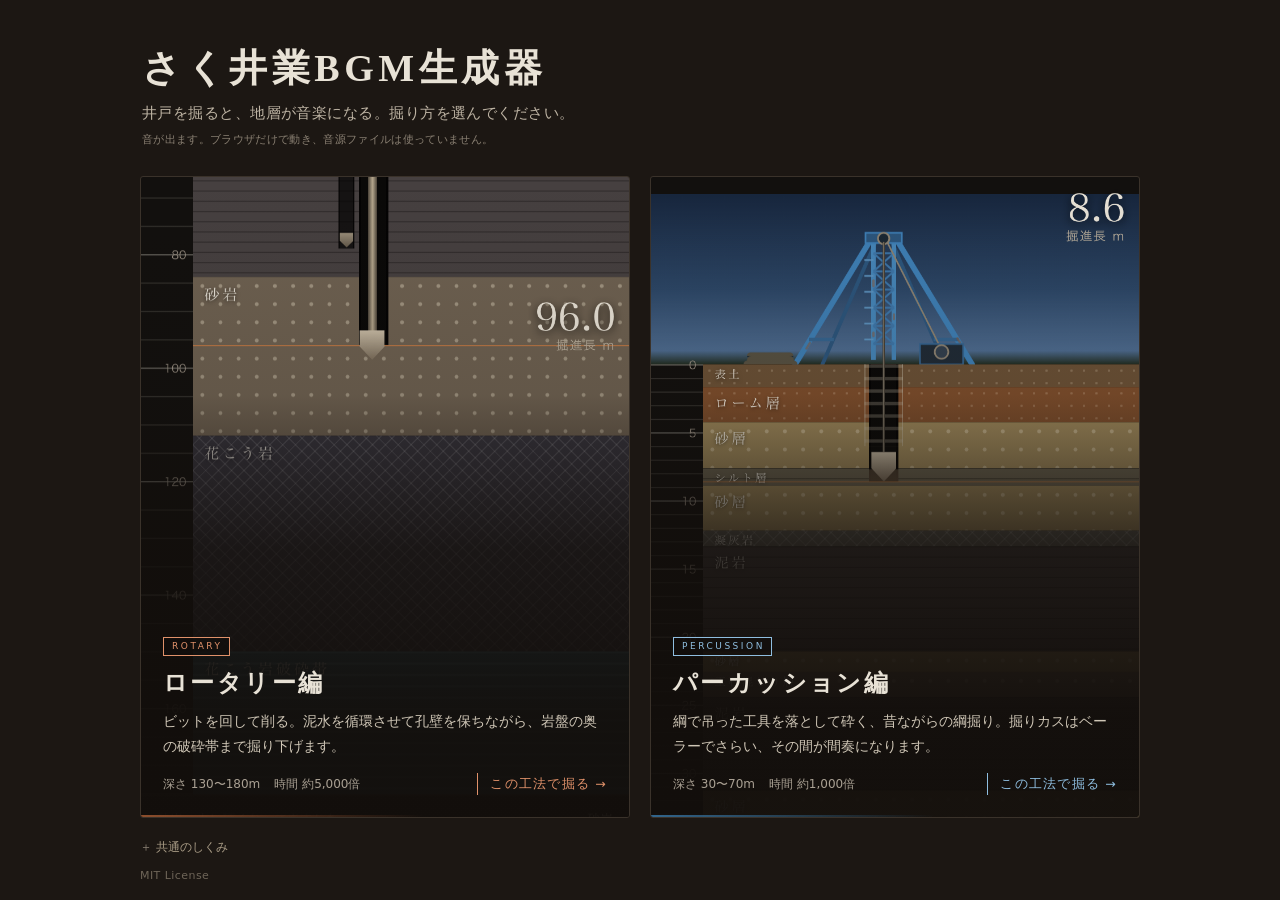
==== index.html @ 7c6ac47a "アートワークを地質図鑑風に磨く" ====
<!doctype html>
<html lang="ja">
<head>
<meta charset="utf-8">
<meta name="viewport" content="width=device-width, initial-scale=1, viewport-fit=cover">
<title>さく井業BGM生成器</title>
<meta name="description" content="井戸を掘ると、地層が音楽になる。ロータリー式とパーカッション式、2つの掘り方でブラウザ上に井戸を掘るBGM生成器。">
<meta name="theme-color" content="#1C1713">
<link rel="manifest" href="manifest.webmanifest">
<link rel="apple-touch-icon" href="icons/top-180.png">
<meta name="mobile-web-app-capable" content="yes">
<meta name="apple-mobile-web-app-capable" content="yes">
<meta name="apple-mobile-web-app-status-bar-style" content="black">
<meta name="apple-mobile-web-app-title" content="さく井業BGM">
<link rel="icon" href="data:image/svg+xml,%3Csvg xmlns='http://www.w3.org/2000/svg' viewBox='0 0 32 32'%3E%3Crect width='32' height='32' fill='%231C1713'/%3E%3Crect x='14' y='3' width='4' height='16' fill='%23B6A88E'/%3E%3Cpath d='M11 17h10v6l-5 6-5-6z' fill='%23C9BCA6'/%3E%3C/svg%3E">

<meta property="og:type" content="website">
<meta property="og:site_name" content="さく井業BGM生成器">
<meta property="og:locale" content="ja_JP">
<meta property="og:title" content="さく井業BGM生成器">
<meta property="og:description" content="井戸を掘ると、地層が音楽になる。回転で削るか、綱で落として砕くか。">
<meta property="og:url" content="https://ka428387.github.io/sakusei-bgm/">
<meta property="og:image" content="https://ka428387.github.io/sakusei-bgm/og.png">
<meta property="og:image:width" content="1200">
<meta property="og:image:height" content="630">
<meta property="og:image:alt" content="ロータリー式とパーカッション式、2つの掘削画面を並べたカード。">
<meta name="twitter:card" content="summary_large_image">
<meta name="twitter:title" content="さく井業BGM生成器">
<meta name="twitter:description" content="井戸を掘ると、地層が音楽になる。回転で削るか、綱で落として砕くか。">
<meta name="twitter:image" content="https://ka428387.github.io/sakusei-bgm/og.png">

<style>
  :root{
    --ink:#1C1713; --paper:#E8E2D6; --line:#3A322A;
    --rust:#9C4A22; --steel:#3E7FB5; --spring:#69C6DE; --dim:#8A8073;
  }
  *{box-sizing:border-box;margin:0;padding:0}
  body{
    background:var(--ink);color:var(--paper);
    font-family:"Hiragino Sans","Yu Gothic",system-ui,sans-serif;
    -webkit-font-smoothing:antialiased;
    line-height:1.7;
    min-height:100vh;min-height:100dvh;          /* 既定の表示はスクロールなしで収める */
    display:flex;flex-direction:column;
    padding:0 16px calc(14px + env(safe-area-inset-bottom));
  }
  .wrap{width:100%;max-width:1000px;margin:0 auto;flex:1;display:flex;flex-direction:column;min-height:0}

  header{flex:none;padding:20px 2px 14px}
  h1{
    font-family:"Hiragino Mincho ProN","Yu Mincho",serif;
    font-size:clamp(22px,5.8vw,38px);font-weight:600;letter-spacing:.12em;line-height:1.3;
  }
  header p{margin-top:8px;color:#BDB3A3;font-size:clamp(12.5px,3.2vw,15px);letter-spacing:.03em}
  header .note{margin-top:4px;color:var(--dim);font-size:11px}

  /* ── 工法の選択：2枚で残りの高さを分け合う ── */
  .cards{flex:1;min-height:0;display:grid;grid-template-rows:1fr 1fr;gap:12px;padding-bottom:12px}
  .card{
    position:relative;min-height:0;overflow:hidden;
    display:flex;flex-direction:column;justify-content:flex-end;
    text-decoration:none;color:inherit;
    border:1px solid var(--line);border-radius:3px;
    background:#171310;
    background-size:cover;background-position:top center;background-repeat:no-repeat;
    transition:border-color .18s,transform .18s;
  }
  /* 切り出し位置：ロータリーは砂岩から破砕帯まで、パーカッションはやぐらのある地表 */
  .card.rot{background-image:url(screenshot-rotary.png);background-position:center 30%}
  .card.per{background-image:url(screenshot-percussion.png);background-position:top center}
  .card::before{                                  /* 上の絵は見せ、文字の背後だけ沈める */
    content:"";position:absolute;inset:0;
    background:linear-gradient(180deg,rgba(18,14,11,0) 0%,rgba(18,14,11,.20) 31%,rgba(18,14,11,.80) 55%,rgba(18,14,11,.97) 82%);
  }
  .card::after{content:"";position:absolute;left:0;right:0;bottom:0;height:2px;opacity:.82}
  .card.rot::after{background:linear-gradient(90deg,#A75C34,transparent 58%)}
  .card.per::after{background:linear-gradient(90deg,#3979A9,transparent 58%)}
  .card:hover,.card:focus-visible{border-color:#6B5D4E;transform:translateY(-2px)}
  .card:focus-visible{outline:2px solid var(--spring);outline-offset:3px}

  .card .body{position:relative;padding:14px 16px 15px}
  .kind{display:inline-flex;align-items:center;width:max-content;padding:2px 6px 2px 8px;margin-bottom:7px;
    border:1px solid currentColor;background:rgba(17,14,12,.62);font-size:9px;letter-spacing:.28em;line-height:1.45}
  .card.rot .kind{color:#E0916A}
  .card.per .kind{color:#8FBEE0}
  .card h2{
    font-family:"Hiragino Mincho ProN","Yu Mincho",serif;
    font-size:clamp(18px,4.8vw,24px);font-weight:600;letter-spacing:.1em;margin-bottom:6px;
  }
  .card p{font-size:clamp(11.5px,3vw,13.5px);color:#CFC6B6;line-height:1.7}
  .meta{
    display:flex;align-items:baseline;flex-wrap:wrap;gap:2px 14px;margin-top:9px;
    font-size:11px;color:#A9A093;font-variant-numeric:tabular-nums;
  }
  .meta .go{margin-left:auto;padding-left:12px;border-left:1px solid currentColor;
    font-size:12.5px;letter-spacing:.1em;white-space:nowrap}
  .card.rot .go{color:#E0916A}
  .card.per .go{color:#8FBEE0}

  /* ── 足もと。しくみは既定でたたんでおく ── */
  .foot{flex:none;font-size:11.5px;color:#8A8073}
  .foot a{color:#A99C86}
  .foot summary{cursor:pointer;color:#A99C86;list-style:none;display:inline-block;padding:2px 0}
  .foot summary::-webkit-details-marker{display:none}
  .foot summary::before{content:"＋ ";color:var(--dim)}
  .foot details[open] summary::before{content:"− "}
  .foot .about{padding:8px 0 2px;line-height:1.95;color:#A9A093;max-width:64ch}
  .foot .about b{color:#CFC6B6;font-weight:500}
  .foot .end{margin-top:8px;font-size:11px;color:#6E6558;letter-spacing:.04em}

  @media (min-width:720px){
    header{padding:44px 2px 26px}
    .cards{grid-template-columns:1fr 1fr;grid-template-rows:1fr;gap:20px;padding-bottom:18px}
    .card .body{padding:20px 22px 22px}
    .card p{line-height:1.85}
    .meta{margin-top:14px;font-size:12px}
    .card::before{background:linear-gradient(180deg,rgba(18,14,11,0) 0%,rgba(18,14,11,.12) 34%,rgba(18,14,11,.78) 58%,rgba(18,14,11,.97) 84%)}
  }
  @media (prefers-reduced-motion:reduce){
    .card{transition:none}
    .card:hover,.card:focus-visible{transform:none}
  }
</style>
</head>
<body>
<div class="wrap">

  <header>
    <h1>さく井業BGM生成器</h1>
    <p>井戸を掘ると、地層が音楽になる。掘り方を選んでください。</p>
    <p class="note">音が出ます。ブラウザだけで動き、音源ファイルは使っていません。</p>
  </header>

  <div class="cards">

    <a class="card rot" href="rotary/">
      <div class="body">
        <div class="kind">ROTARY</div>
        <h2>ロータリー編</h2>
        <p>ビットを回して削る。泥水を循環させて孔壁を保ちながら、岩盤の奥の破砕帯まで掘り下げます。</p>
        <div class="meta">
          <span>深さ 130〜180m</span>
          <span>時間 約5,000倍</span>
          <span class="go">この工法で掘る →</span>
        </div>
      </div>
    </a>

    <a class="card per" href="percussion/">
      <div class="body">
        <div class="kind">PERCUSSION</div>
        <h2>パーカッション編</h2>
        <p>綱で吊った工具を落として砕く、昔ながらの綱掘り。掘りカスはベーラーでさらい、その間が間奏になります。</p>
        <div class="meta">
          <span>深さ 30〜70m</span>
          <span>時間 約1,000倍</span>
          <span class="go">この工法で掘る →</span>
        </div>
      </div>
    </a>

  </div>

  <div class="foot">
    <details>
      <summary>共通のしくみ</summary>
      <div class="about">
        音は Web Audio API でその場で合成しています。地層ごとに音階・ルート音・音色を持たせてあるので、
        掘り進んで層が変われば曲が変わります。水脈の深さは掘るまで分かりません。水が出たら、そこで井戸は完成です。<br>
        深く掘るほど事故が増えます。孔壁が崩れれば、埋まった分を掘り直し。ビットが地層に喰われたら、
        掘進は止まり、気づくまで唸りが鳴り続けます。<b>ジャーリングのボタンで</b>抜いてください。時間制限はありませんが、
        叩くほどワイヤーに無理がかかり、切れればビットごと孔を失います。そのときは孔もビットも地中に置いたまま
        埋め戻し、横に寄って一からの掘り直しです。捨てた孔と残置ビットは地層図にそのまま残ります。<br>
        手元のつまみは、ロータリー編が回転数・送水量・泥水ポンプ、パーカッション編が打撃数・ストローク・ベーラー。<br>
        ソースは <a href="https://github.com/ka428387/sakusei-bgm">GitHub</a> にあります。
      </div>
    </details>
    <div class="end">MIT License</div>
  </div>

</div>
<script>
/* オフラインとホーム画面起動のための Service Worker */
if ('serviceWorker' in navigator) {
  addEventListener('load', () => navigator.serviceWorker.register('sw.js').catch(() => {}));
}
</script>
</body>
</html>
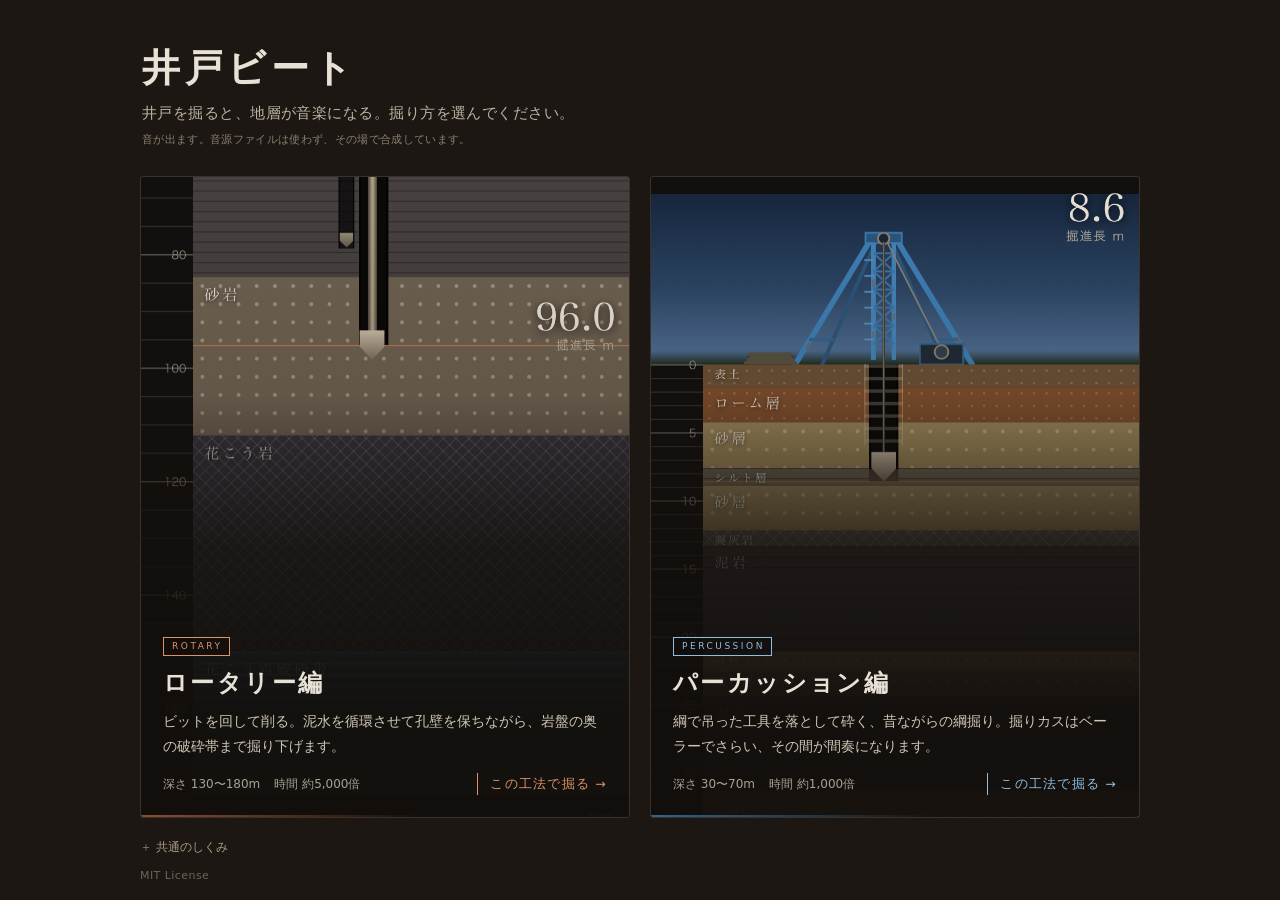
==== commit 5d360c1b: "名前を「井戸ビート」に変えた - 旧名「さく井業BGM生成器」を、トップ・各ページ・PWAの設定・READMEのすべてで「井戸ビート」に - トップの一文から「ブラウザだけで動き」をやめた（アプリにな" ====
--- a/index.html
+++ b/index.html
@@ -3,7 +3,7 @@
 <head>
 <meta charset="utf-8">
 <meta name="viewport" content="width=device-width, initial-scale=1, viewport-fit=cover">
-<title>さく井業BGM生成器</title>
+<title>井戸ビート</title>
 <meta name="description" content="井戸を掘ると、地層が音楽になる。ロータリー式とパーカッション式、2つの掘り方でブラウザ上に井戸を掘るBGM生成器。">
 <meta name="theme-color" content="#1C1713">
 <link rel="manifest" href="manifest.webmanifest">
@@ -11,13 +11,13 @@
 <meta name="mobile-web-app-capable" content="yes">
 <meta name="apple-mobile-web-app-capable" content="yes">
 <meta name="apple-mobile-web-app-status-bar-style" content="black">
-<meta name="apple-mobile-web-app-title" content="さく井業BGM">
+<meta name="apple-mobile-web-app-title" content="井戸ビート">
 <link rel="icon" href="data:image/svg+xml,%3Csvg xmlns='http://www.w3.org/2000/svg' viewBox='0 0 32 32'%3E%3Crect width='32' height='32' fill='%231C1713'/%3E%3Crect x='14' y='3' width='4' height='16' fill='%23B6A88E'/%3E%3Cpath d='M11 17h10v6l-5 6-5-6z' fill='%23C9BCA6'/%3E%3C/svg%3E">
 
 <meta property="og:type" content="website">
-<meta property="og:site_name" content="さく井業BGM生成器">
+<meta property="og:site_name" content="井戸ビート">
 <meta property="og:locale" content="ja_JP">
-<meta property="og:title" content="さく井業BGM生成器">
+<meta property="og:title" content="井戸ビート">
 <meta property="og:description" content="井戸を掘ると、地層が音楽になる。回転で削るか、綱で落として砕くか。">
 <meta property="og:url" content="https://ka428387.github.io/sakusei-bgm/">
 <meta property="og:image" content="https://ka428387.github.io/sakusei-bgm/og.png">
@@ -25,7 +25,7 @@
 <meta property="og:image:height" content="630">
 <meta property="og:image:alt" content="ロータリー式とパーカッション式、2つの掘削画面を並べたカード。">
 <meta name="twitter:card" content="summary_large_image">
-<meta name="twitter:title" content="さく井業BGM生成器">
+<meta name="twitter:title" content="井戸ビート">
 <meta name="twitter:description" content="井戸を掘ると、地層が音楽になる。回転で削るか、綱で落として砕くか。">
 <meta name="twitter:image" content="https://ka428387.github.io/sakusei-bgm/og.png">
 
@@ -126,9 +126,9 @@
 <div class="wrap">
 
   <header>
-    <h1>さく井業BGM生成器</h1>
+    <h1>井戸ビート</h1>
     <p>井戸を掘ると、地層が音楽になる。掘り方を選んでください。</p>
-    <p class="note">音が出ます。ブラウザだけで動き、音源ファイルは使っていません。</p>
+    <p class="note">音が出ます。音源ファイルは使わず、その場で合成しています。</p>
   </header>
 
   <div class="cards">
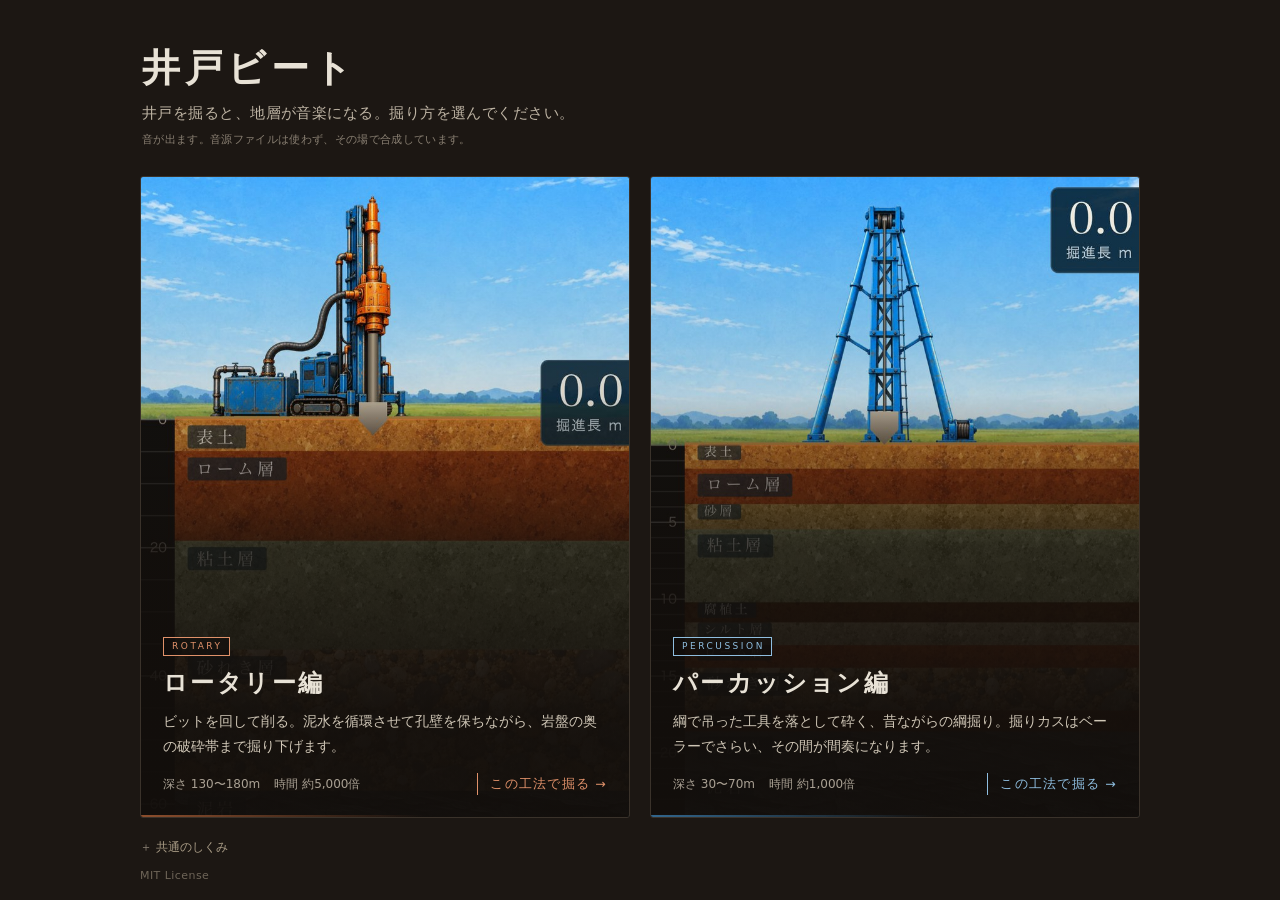
==== commit 6c98a1b3: "朝のアートワークを組み込んだ（空・櫓・ロータリー機・地層の質感） Codex の朝版アートワーク v1（codex/morning-artwork の 5ce53ee）の見た目だけを取り込んだ。 掘進" ====
--- a/index.html
+++ b/index.html
@@ -65,9 +65,9 @@
     background-size:cover;background-position:top center;background-repeat:no-repeat;
     transition:border-color .18s,transform .18s;
   }
-  /* 切り出し位置：ロータリーは砂岩から破砕帯まで、パーカッションはやぐらのある地表 */
-  .card.rot{background-image:url(screenshot-rotary.png);background-position:center 30%}
-  .card.per{background-image:url(screenshot-percussion.png);background-position:top center}
+  /* 切り出し位置：どちらも、朝の空と機械のある地表（画像の上のほう） */
+  .card.rot{background-image:url(screenshot-rotary.jpg);background-position:center top}
+  .card.per{background-image:url(screenshot-percussion.jpg);background-position:top center}
   .card::before{                                  /* 上の絵は見せ、文字の背後だけ沈める */
     content:"";position:absolute;inset:0;
     background:linear-gradient(180deg,rgba(18,14,11,0) 0%,rgba(18,14,11,.20) 31%,rgba(18,14,11,.80) 55%,rgba(18,14,11,.97) 82%);
@@ -106,7 +106,34 @@
   .foot details[open] summary::before{content:"− "}
   .foot .about{padding:8px 0 2px;line-height:1.95;color:#A9A093;max-width:64ch}
   .foot .about b{color:#CFC6B6;font-weight:500}
-  .foot .end{margin-top:8px;font-size:11px;color:#6E6558;letter-spacing:.04em}
+  .foot .end{display:flex;align-items:center;justify-content:space-between;gap:12px;margin-top:8px;
+    font-size:11px;color:#6E6558;letter-spacing:.04em}
+  [hidden]{display:none!important}                     /* 指定した表示方法（flex など）に負けて、隠したものが見えてしまわないように */
+  .tipbtn{margin-left:auto;font:inherit;font-size:12.5px;letter-spacing:.12em;padding:7px 12px;cursor:pointer;
+    color:#E0916A;background:transparent;border:1px solid #7A4A2A;border-radius:2px}
+  .tipbtn:hover{border-color:#B06A3E}
+  .tipbtn:focus-visible,.sheet .btn:focus-visible{outline:2px solid var(--spring);outline-offset:2px}
+
+  /* ── 応援（投げ銭）の画面。iPhoneアプリの中だけで開く ── */
+  .modal{position:fixed;inset:0;z-index:30;display:none;align-items:center;justify-content:center;
+    padding:20px;background:rgba(10,8,6,.78)}
+  .modal.on{display:flex}
+  .sheet{width:100%;max-width:420px;max-height:calc(100dvh - 40px);overflow:auto;
+    background:#171310;border:1px solid #4A4238;border-radius:3px;padding:22px 20px 18px}
+  .sheet h3{font-family:"Hiragino Mincho ProN","Yu Mincho",serif;font-size:19px;font-weight:600;
+    letter-spacing:.1em;margin-bottom:12px}
+  .sheet p{font-size:13.5px;line-height:1.9;color:#CFC6B6}
+  .sheet small{display:block;margin-top:6px;font-size:11.5px;line-height:1.8;color:#A2988A}
+  .sheet .acts{display:flex;flex-direction:column;gap:8px;margin-top:14px}
+  .sheet .btn{font:inherit;font-size:14px;letter-spacing:.12em;padding:12px 8px;cursor:pointer;
+    color:var(--paper);background:transparent;border:1px solid #5C5145;border-radius:2px}
+  .sheet .btn:disabled{opacity:.4;cursor:default}
+  .sheet.letter p{font-family:"Hiragino Mincho ProN","Yu Mincho",serif;font-size:14.5px;line-height:2.05}
+  .sheet.letter .sign{margin-top:10px;text-align:right;letter-spacing:.12em}
+  .toast{position:fixed;left:50%;bottom:calc(24px + env(safe-area-inset-bottom));transform:translateX(-50%);
+    z-index:40;width:max-content;max-width:calc(100% - 40px);padding:10px 16px;font-size:13px;color:var(--paper);
+    background:#2A241E;border:1px solid #5C5145;border-radius:3px;opacity:0;pointer-events:none;transition:opacity .25s}
+  .toast.on{opacity:1}
 
   @media (min-width:720px){
     header{padding:44px 2px 26px}
@@ -175,15 +202,88 @@
         ソースは <a href="https://github.com/ka428387/sakusei-bgm">GitHub</a> にあります。
       </div>
     </details>
-    <div class="end">MIT License</div>
+    <div class="end"><span class="lic">MIT License</span><button class="tipbtn" id="tipBtn" type="button" hidden>♡ 応援する</button></div>
   </div>
 
 </div>
+
+<div class="modal" id="tipM" role="dialog" aria-modal="true" aria-labelledby="tipT"><div class="sheet">
+  <h3 id="tipT">井戸ビートを応援する</h3>
+  <p id="tipP"></p>
+  <div class="acts" id="tipActs"></div>
+  <div class="acts" id="thanksActs" hidden><button class="btn" id="tipLetter" type="button">ビットからの手紙を読む</button></div>
+  <div class="acts"><button class="btn" id="tipClose" type="button">閉じる</button></div>
+</div></div>
+<div class="modal" id="letterM" role="dialog" aria-modal="true" aria-labelledby="letterT"><div class="sheet letter">
+  <h3 id="letterT">応援してくれたあなたへ</h3>
+  <p>今日も、掘ってくれてありがとう。<br>
+    地面の下は、暗くて、しんとしています。でも、あなたが打ってくれるビートは、ちゃんとここまで届いています。<br><br>
+    粘土のあたりは、少し息苦しかった。砂れきは、足もとがざらざらして、くすぐったかった。岩に当たったときは、正直、痛かった。それでも、掘ってもらえるのが、いちばんうれしいです。<br><br>
+    お礼に、やぐらに祝いの旗を掛けておきました。井戸を掘るたびに、ひらひらしています。<br><br>
+    また、いっしょに掘りましょう。</p>
+  <p class="sign">ビットより</p>
+  <div class="acts"><button class="btn" id="letterClose" type="button">閉じる</button></div>
+</div></div>
+<div class="toast" id="toast" role="status" aria-live="polite"></div>
+
 <script>
 /* オフラインとホーム画面起動のための Service Worker */
 if ('serviceWorker' in navigator) {
   addEventListener('load', () => navigator.serviceWorker.register('sw.js').catch(() => {}));
 }
 </script>
+<script>
+/* 応援（投げ銭）。iPhoneアプリの中だけ（App 内課金は app/ios/App/App/IdoBeatStore.swift、消耗型3つ）。
+   応援しても遊べる範囲は変わらない。お礼は、やぐらの祝い旗（見た目だけ）とビットからの手紙。Web版ではボタンを出さない。
+   応援した回数は iPhone の記録（アプリ側）から読む。Web 側では何も保存しない。 */
+const TIP_IDS = ['com.ka428387.idobeat.tip1', 'com.ka428387.idobeat.tip2', 'com.ka428387.idobeat.tip3'];
+const TIP_NAMES = ['ちょっと応援', '応援', 'たっぷり応援'];
+{
+  const cap = window.Capacitor;
+  if (cap && cap.nativePromise && (cap.PluginHeaders || []).some(h => h.name === 'IdoBeatStore')) {
+    const $ = id => document.getElementById(id), store = (m, o) => cap.nativePromise('IdoBeatStore', m, o || {});
+    const M = $('tipM'), L = $('letterM'), P = $('tipP'), A = $('tipActs');
+    let busy = false, toastTimer = 0;
+    const toast = m => { const el = $('toast'); el.textContent = m; el.classList.add('on');
+      clearTimeout(toastTimer); toastTimer = setTimeout(() => el.classList.remove('on'), 2600); };
+    // 説明と、これまでの回数。回数はアプリ側の記録
+    const lead = async () => {
+      let n = 0; try { n = (await store('status')).tips || 0; } catch (e) {}
+      $('thanksActs').hidden = !(n > 0);
+      P.innerHTML = '井戸ビートは無料で、すべて遊べます。<br>気に入ってもらえたら、応援してもらえるとうれしいです。'
+        + '<small>お礼に、やぐらに祝いの旗がかかり、ビットから手紙が届きます（どの金額でも同じ）。遊べる範囲は変わりません。</small>'
+        + (n ? '<small>これまでに ' + n + ' 回応援してもらいました。ありがとうございます。</small>' : '');
+      return n;
+    };
+    const buy = async id => {
+      if (busy) return; busy = true; A.querySelectorAll('button').forEach(x => x.disabled = true);
+      try {
+        const r = await store('purchase', { id });
+        if (r.status === 'success') {
+          toast('応援ありがとうございます！');
+          const n = await lead();
+          if (n === 1) { M.classList.remove('on'); L.classList.add('on'); }   // 初めての応援のときだけ、手紙を開く
+        } else if (r.status === 'pending') toast('承認を待っています。承認されたら応援が届きます');
+      } catch (e) { toast('応援できませんでした'); console.error(e); }
+      finally { busy = false; A.querySelectorAll('button').forEach(x => x.disabled = false); }
+    };
+    $('tipBtn').hidden = false;
+    $('tipBtn').onclick = async () => {
+      M.classList.add('on'); lead(); A.innerHTML = '<p>読み込んでいます…</p>';
+      let list = []; try { list = (await store('products', { ids: TIP_IDS })).products || []; } catch (e) { console.error(e); }
+      list.sort((a, b) => TIP_IDS.indexOf(a.id) - TIP_IDS.indexOf(b.id));
+      A.innerHTML = list.length ? '' : '<p>いまは App Store につながりません。時間をおいてもう一度どうぞ。</p>';
+      for (const p of list) {
+        const b = document.createElement('button'); b.className = 'btn'; b.type = 'button';
+        b.textContent = TIP_NAMES[TIP_IDS.indexOf(p.id)] + '　' + p.price; b.onclick = () => buy(p.id); A.appendChild(b);
+      }
+    };
+    $('tipClose').onclick = () => M.classList.remove('on');
+    $('tipLetter').onclick = () => L.classList.add('on');
+    $('letterClose').onclick = () => L.classList.remove('on');
+    addEventListener('keydown', e => { if (e.key === 'Escape') { L.classList.remove('on'); M.classList.remove('on'); } });
+  }
+}
+</script>
 </body>
 </html>
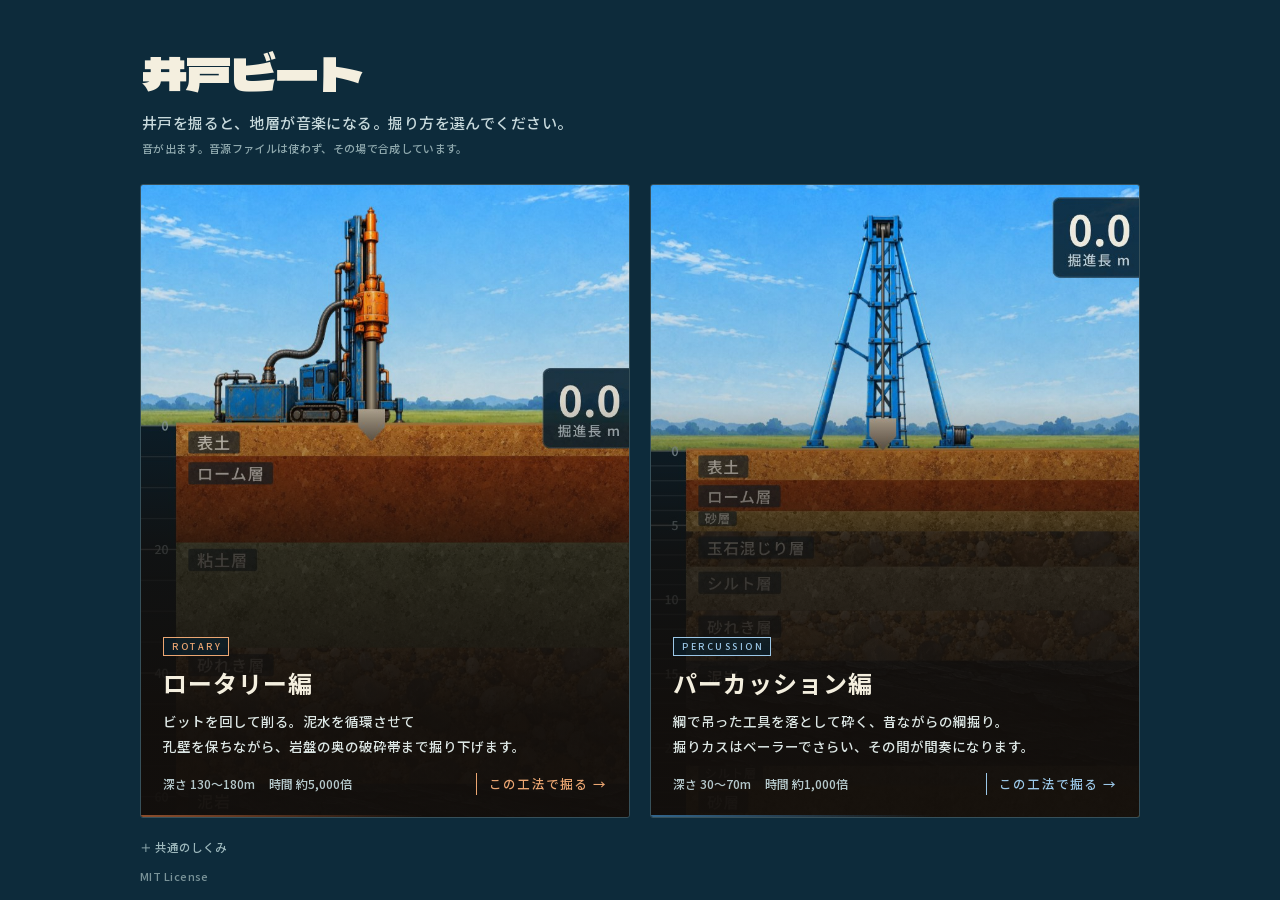
==== commit d7bc1d2c: "濃紺の配色と書体A案（Dela Gothic One / Noto Sans JP）を両工法とトップに反映 - 配色を濃紺（#0D2B3B）・生成り・銅色に。下半分の操作パネルも濃紺に - 書体を同梱" ====
--- a/index.html
+++ b/index.html
@@ -5,7 +5,7 @@
 <meta name="viewport" content="width=device-width, initial-scale=1, viewport-fit=cover">
 <title>井戸ビート</title>
 <meta name="description" content="井戸を掘ると、地層が音楽になる。ロータリー式とパーカッション式、2つの掘り方でブラウザ上に井戸を掘るBGM生成器。">
-<meta name="theme-color" content="#1C1713">
+<meta name="theme-color" content="#0D2B3B">
 <link rel="manifest" href="manifest.webmanifest">
 <link rel="apple-touch-icon" href="icons/top-180.png">
 <meta name="mobile-web-app-capable" content="yes">
@@ -29,15 +29,16 @@
 <meta name="twitter:description" content="井戸を掘ると、地層が音楽になる。回転で削るか、綱で落として砕くか。">
 <meta name="twitter:image" content="https://ka428387.github.io/sakusei-bgm/og.png">
 
+<link rel="stylesheet" href="art/fonts/fonts.css">
 <style>
   :root{
-    --ink:#1C1713; --paper:#E8E2D6; --line:#3A322A;
-    --rust:#9C4A22; --steel:#3E7FB5; --spring:#69C6DE; --dim:#8A8073;
+    --ink:#0D2B3B; --paper:#F4EFDF; --line:#36505A;
+    --rust:#C47D47; --steel:#3E7FB5; --spring:#69C6DE; --dim:#8FA9AE;
   }
   *{box-sizing:border-box;margin:0;padding:0}
   body{
     background:var(--ink);color:var(--paper);
-    font-family:"Hiragino Sans","Yu Gothic",system-ui,sans-serif;
+    font-family:"Noto Sans JP","Hiragino Sans","Yu Gothic",system-ui,sans-serif;font-weight:500;
     -webkit-font-smoothing:antialiased;
     line-height:1.7;
     min-height:100vh;min-height:100dvh;          /* 既定の表示はスクロールなしで収める */
@@ -48,10 +49,10 @@
 
   header{flex:none;padding:20px 2px 14px}
   h1{
-    font-family:"Hiragino Mincho ProN","Yu Mincho",serif;
-    font-size:clamp(22px,5.8vw,38px);font-weight:600;letter-spacing:.12em;line-height:1.3;
-  }
-  header p{margin-top:8px;color:#BDB3A3;font-size:clamp(12.5px,3.2vw,15px);letter-spacing:.03em}
+    font-family:"Dela Gothic One","Noto Sans JP","Hiragino Sans",sans-serif;
+    font-size:clamp(28px,8vw,46px);font-weight:400;font-synthesis:none;letter-spacing:-.045em;line-height:1.25;
+  }
+  header p{text-wrap:balance;margin-top:8px;color:#C6D8DB;font-size:clamp(12.5px,3.2vw,15px);letter-spacing:.03em}
   header .note{margin-top:4px;color:var(--dim);font-size:11px}
 
   /* ── 工法の選択：2枚で残りの高さを分け合う ── */
@@ -61,7 +62,7 @@
     display:flex;flex-direction:column;justify-content:flex-end;
     text-decoration:none;color:inherit;
     border:1px solid var(--line);border-radius:3px;
-    background:#171310;
+    background:#0F2E40;
     background-size:cover;background-position:top center;background-repeat:no-repeat;
     transition:border-color .18s,transform .18s;
   }
@@ -70,69 +71,68 @@
   .card.per{background-image:url(screenshot-percussion.jpg);background-position:top center}
   .card::before{                                  /* 上の絵は見せ、文字の背後だけ沈める */
     content:"";position:absolute;inset:0;
-    background:linear-gradient(180deg,rgba(18,14,11,0) 0%,rgba(18,14,11,.20) 31%,rgba(18,14,11,.80) 55%,rgba(18,14,11,.97) 82%);
+    background:linear-gradient(180deg,rgba(9,32,46,0) 0%,rgba(9,32,46,.20) 31%,rgba(9,32,46,.82) 55%,rgba(9,32,46,.97) 82%);
   }
   .card::after{content:"";position:absolute;left:0;right:0;bottom:0;height:2px;opacity:.82}
   .card.rot::after{background:linear-gradient(90deg,#A75C34,transparent 58%)}
   .card.per::after{background:linear-gradient(90deg,#3979A9,transparent 58%)}
-  .card:hover,.card:focus-visible{border-color:#6B5D4E;transform:translateY(-2px)}
+  .card:hover,.card:focus-visible{border-color:#64808A;transform:translateY(-2px)}
   .card:focus-visible{outline:2px solid var(--spring);outline-offset:3px}
 
   .card .body{position:relative;padding:14px 16px 15px}
   .kind{display:inline-flex;align-items:center;width:max-content;padding:2px 6px 2px 8px;margin-bottom:7px;
-    border:1px solid currentColor;background:rgba(17,14,12,.62);font-size:9px;letter-spacing:.28em;line-height:1.45}
-  .card.rot .kind{color:#E0916A}
-  .card.per .kind{color:#8FBEE0}
+    border:1px solid currentColor;background:rgba(9,32,46,.66);font-size:9px;letter-spacing:.28em;line-height:1.45}
+  .card.rot .kind{color:#EBA672}
+  .card.per .kind{color:#9CC8E8}
   .card h2{
-    font-family:"Hiragino Mincho ProN","Yu Mincho",serif;
-    font-size:clamp(18px,4.8vw,24px);font-weight:600;letter-spacing:.1em;margin-bottom:6px;
-  }
-  .card p{font-size:clamp(11.5px,3vw,13.5px);color:#CFC6B6;line-height:1.7}
+    font-size:clamp(18px,4.8vw,24px);font-weight:700;letter-spacing:.04em;margin-bottom:6px;
+  }
+  .k{display:inline-block}
+  .card p{text-wrap:balance;font-size:clamp(11.5px,3vw,13.5px);color:#DCE6E4;line-height:1.7}
   .meta{
     display:flex;align-items:baseline;flex-wrap:wrap;gap:2px 14px;margin-top:9px;
-    font-size:11px;color:#A9A093;font-variant-numeric:tabular-nums;
+    font-size:11px;color:#B5C8CB;font-variant-numeric:tabular-nums;
   }
   .meta .go{margin-left:auto;padding-left:12px;border-left:1px solid currentColor;
     font-size:12.5px;letter-spacing:.1em;white-space:nowrap}
-  .card.rot .go{color:#E0916A}
-  .card.per .go{color:#8FBEE0}
+  .card.rot .go{color:#EBA672}
+  .card.per .go{color:#9CC8E8}
 
   /* ── 足もと。しくみは既定でたたんでおく ── */
-  .foot{flex:none;font-size:11.5px;color:#8A8073}
-  .foot a{color:#A99C86}
-  .foot summary{cursor:pointer;color:#A99C86;list-style:none;display:inline-block;padding:2px 0}
+  .foot{flex:none;font-size:11.5px;color:#8FA9AE}
+  .foot a{color:#9DB8BC}
+  .foot summary{cursor:pointer;color:#9DB8BC;list-style:none;display:inline-block;padding:2px 0}
   .foot summary::-webkit-details-marker{display:none}
   .foot summary::before{content:"＋ ";color:var(--dim)}
   .foot details[open] summary::before{content:"− "}
-  .foot .about{padding:8px 0 2px;line-height:1.95;color:#A9A093;max-width:64ch}
-  .foot .about b{color:#CFC6B6;font-weight:500}
+  .foot .about{padding:8px 0 2px;line-height:1.95;color:#B5C8CB;max-width:64ch}
+  .foot .about b{color:#F4EFDF;font-weight:700}
   .foot .end{display:flex;align-items:center;justify-content:space-between;gap:12px;margin-top:8px;
-    font-size:11px;color:#6E6558;letter-spacing:.04em}
+    font-size:11px;color:#7A9499;letter-spacing:.04em}
   [hidden]{display:none!important}                     /* 指定した表示方法（flex など）に負けて、隠したものが見えてしまわないように */
   .tipbtn{margin-left:auto;font:inherit;font-size:12.5px;letter-spacing:.12em;padding:7px 12px;cursor:pointer;
-    color:#E0916A;background:transparent;border:1px solid #7A4A2A;border-radius:2px}
-  .tipbtn:hover{border-color:#B06A3E}
+    color:#EBA672;background:transparent;border:1px solid #C47D47;border-radius:9px;font-weight:700}
+  .tipbtn:hover{border-color:#E3A26C}
   .tipbtn:focus-visible,.sheet .btn:focus-visible{outline:2px solid var(--spring);outline-offset:2px}
 
   /* ── 応援（投げ銭）の画面。iPhoneアプリの中だけで開く ── */
   .modal{position:fixed;inset:0;z-index:30;display:none;align-items:center;justify-content:center;
-    padding:20px;background:rgba(10,8,6,.78)}
+    padding:20px;background:rgba(4,16,24,.82)}
   .modal.on{display:flex}
   .sheet{width:100%;max-width:420px;max-height:calc(100dvh - 40px);overflow:auto;
-    background:#171310;border:1px solid #4A4238;border-radius:3px;padding:22px 20px 18px}
-  .sheet h3{font-family:"Hiragino Mincho ProN","Yu Mincho",serif;font-size:19px;font-weight:600;
-    letter-spacing:.1em;margin-bottom:12px}
-  .sheet p{font-size:13.5px;line-height:1.9;color:#CFC6B6}
-  .sheet small{display:block;margin-top:6px;font-size:11.5px;line-height:1.8;color:#A2988A}
+    background:#0D2B3B;border:1px solid #36505A;border-radius:9px;padding:22px 20px 18px}
+  .sheet h3{font-size:19px;font-weight:700;letter-spacing:.06em;margin-bottom:12px}
+  .sheet p{font-size:13.5px;line-height:1.9;color:#DCE6E4}
+  .sheet small{display:block;margin-top:6px;font-size:11.5px;line-height:1.8;color:#B5C8CB}
   .sheet .acts{display:flex;flex-direction:column;gap:8px;margin-top:14px}
   .sheet .btn{font:inherit;font-size:14px;letter-spacing:.12em;padding:12px 8px;cursor:pointer;
-    color:var(--paper);background:transparent;border:1px solid #5C5145;border-radius:2px}
+    color:var(--paper);background:transparent;border:1px solid #64808A;border-radius:9px;font-weight:700}
   .sheet .btn:disabled{opacity:.4;cursor:default}
-  .sheet.letter p{font-family:"Hiragino Mincho ProN","Yu Mincho",serif;font-size:14.5px;line-height:2.05}
+  .sheet.letter p{font-size:14px;line-height:2.05}
   .sheet.letter .sign{margin-top:10px;text-align:right;letter-spacing:.12em}
   .toast{position:fixed;left:50%;bottom:calc(24px + env(safe-area-inset-bottom));transform:translateX(-50%);
     z-index:40;width:max-content;max-width:calc(100% - 40px);padding:10px 16px;font-size:13px;color:var(--paper);
-    background:#2A241E;border:1px solid #5C5145;border-radius:3px;opacity:0;pointer-events:none;transition:opacity .25s}
+    background:#16394B;border:1px solid #64808A;border-radius:6px;opacity:0;pointer-events:none;transition:opacity .25s}
   .toast.on{opacity:1}
 
   @media (min-width:720px){
@@ -154,7 +154,7 @@
 
   <header>
     <h1>井戸ビート</h1>
-    <p>井戸を掘ると、地層が音楽になる。掘り方を選んでください。</p>
+    <p><span class="k">井戸を掘ると、</span><span class="k">地層が音楽になる。</span><span class="k">掘り方を</span><span class="k">選んでください。</span></p>
     <p class="note">音が出ます。音源ファイルは使わず、その場で合成しています。</p>
   </header>
 
@@ -164,7 +164,7 @@
       <div class="body">
         <div class="kind">ROTARY</div>
         <h2>ロータリー編</h2>
-        <p>ビットを回して削る。泥水を循環させて孔壁を保ちながら、岩盤の奥の破砕帯まで掘り下げます。</p>
+        <p><span class="k">ビットを回して削る。</span><span class="k">泥水を循環させて</span><span class="k">孔壁を保ちながら、</span><span class="k">岩盤の奥の破砕帯まで</span><span class="k">掘り下げます。</span></p>
         <div class="meta">
           <span>深さ 130〜180m</span>
           <span>時間 約5,000倍</span>
@@ -177,7 +177,7 @@
       <div class="body">
         <div class="kind">PERCUSSION</div>
         <h2>パーカッション編</h2>
-        <p>綱で吊った工具を落として砕く、昔ながらの綱掘り。掘りカスはベーラーでさらい、その間が間奏になります。</p>
+        <p><span class="k">綱で吊った工具を</span><span class="k">落として砕く、</span><span class="k">昔ながらの綱掘り。</span><span class="k">掘りカスは</span><span class="k">ベーラーでさらい、</span><span class="k">その間が</span><span class="k">間奏になります。</span></p>
         <div class="meta">
           <span>深さ 30〜70m</span>
           <span>時間 約1,000倍</span>
--- a/art/fonts/fonts.css
+++ b/art/fonts/fonts.css
@@ -0,0 +1,4 @@
+/* 井戸ビートの書体（どちらも SIL Open Font License 1.1。ライセンス文は同じフォルダ）。tools/make-fonts.py が作る。手で直さない */
+@font-face{font-family:"Dela Gothic One";font-style:normal;font-weight:400;font-display:swap;src:url(dela-gothic-one.woff2) format("woff2")}
+@font-face{font-family:"Noto Sans JP";font-style:normal;font-weight:500 700;font-display:swap;src:url(noto-sans-jp-core.woff2) format("woff2");unicode-range:U+20-7E,U+D7,U+F7,U+2014-2015,U+2026,U+203B,U+2190-2193,U+2212,U+2500,U+25A0-25A1,U+25B2,U+25BC,U+25CB,U+25CE-25CF,U+2605-2606,U+2661,U+2665,U+3000-3002,U+300C-300F,U+3012,U+301C,U+3041-3096,U+309D-309E,U+30A1-30FE,U+4E00,U+4E0A-4E0B,U+4E2D,U+4E7E,U+4E8B,U+4E95,U+4ECA,U+4ED5,U+4ED8,U+4F4D-4F4E,U+4F7F,U+4FDD,U+500D,U+505C,U+5143,U+5165,U+5171,U+5177,U+518D,U+51DD,U+51FA,U+5206-5207,U+5230,U+5236,U+524A,U+533A,U+53E3,U+53E9,U+5408,U+540A,U+540C,U+5538,U+55B0,U+56DE,U+56F2-56F3,U+571F,U+5730,U+57CB,U+5834,U+5897,U+58C1,U+58CA,U+5909,U+5931,U+594F,U+5965,U+59CB,U+5B54,U+5B8C,U+5BC4,U+5C11,U+5C4A,U+5C64,U+5CA9,U+5D29,U+5DE5,U+5E2F,U+5E95,U+5EA6,U+5EFA,U+5F0F,U+5F15,U+5F35,U+5F37,U+5F53,U+5F85,U+5F8C,U+5FAA,U+5FDC,U+606F,U+610F,U+6210,U+6238,U+623B,U+624B,U+6253,U+627F,U+6295,U+629C,U+629E,U+6301,U+6368,U+6398,U+639B,U+63F4,U+6483,U+6545,U+6570,U+6599,U+65B0,U+65B9,U+65D7,U+65E5,U+6614,U+6642,U+6697,U+66F2,U+6700,U+672B-672C,U+67D4,U+690D,U+697D,U+6A2A,U+6B62-6B63,U+6B8B,U+6C17,U+6C34,U+6C72,U+6CD5,U+6CE5,U+6CE8,U+6D45,U+6DF1,U+6DF7,U+6E90,U+6E9C,U+6EF2,U+7070,U+70B9,U+7121,U+7389,U+7406,U+74B0,U+75DB,U+76E4,U+76F4,U+7740,U+77F3,U+7802,U+7815,U+7834,U+786C,U+78BA,U+793C,U+795D,U+79FB,U+7AEF,U+7BC4,U+7C98,U+7D04,U+7D19,U+7D9A,U+7DB1,U+7DE8,U+7F6E,U+8108,U+8150,U+8272,U+82B1,U+82E6,U+843D,U+8868,U+88C2,U+8A70,U+8A8D,U+8AAD,U+8ABF,U+8DB3,U+8EE2,U+8EFD,U+8FBC,U+9001,U+901A,U+901F,U+9032,U+9038,U+904A,U+9054,U+906E,U+9078,U+91CD,U+91CF,U+91D1,U+9577,U+9589,U+958B,U+9593,U+9650,U+968E,U+9762,U+97F3,U+97FF,U+9806,U+984D,U+98DF,U+9CF4,U+9ED2,U+FF01-FF5E}
+@font-face{font-family:"Noto Sans JP";font-style:normal;font-weight:500 700;font-display:swap;src:url(noto-sans-jp-extra.woff2) format("woff2");unicode-range:U+4E01,U+4E03,U+4E07-4E09,U+4E0D-4E0E,U+4E11,U+4E14,U+4E16,U+4E18-4E19,U+4E1E,U+4E21,U+4E26,U+4E32,U+4E38-4E39,U+4E3B,U+4E43,U+4E45,U+4E4B,U+4E4D-4E4F,U+4E57,U+4E59,U+4E5D-4E5F,U+4E71,U+4E73,U+4E80,U+4E86,U+4E88-4E89,U+4E8C,U+4E91-4E92,U+4E94,U+4E98-4E99,U+4E9B-4E9C,U+4EA1,U+4EA4-4EA6,U+4EA8,U+4EAB-4EAE,U+4EBA,U+4EC0-4EC1,U+4EC7,U+4ECB,U+4ECF,U+4ED4,U+4ED6,U+4ED9,U+4EE3-4EE5,U+4EEE,U+4EF0,U+4EF2,U+4EF6,U+4EFB,U+4F01,U+4F0A,U+4F0D-4F11,U+4F1A,U+4F1D,U+4F2F,U+4F34,U+4F36,U+4F38,U+4F3A,U+4F3C-4F3D,U+4F43,U+4F46,U+4F4F-4F51,U+4F53,U+4F55,U+4F59,U+4F5C,U+4F73,U+4F75,U+4F7C,U+4F83,U+4F8B,U+4F8D,U+4F9B,U+4F9D,U+4FA0-4FA1,U+4FAD-4FAF,U+4FB5-4FB6,U+4FBF,U+4FC2-4FC4,U+4FCA,U+4FD7,U+4FE1,U+4FE3,U+4FEE,U+4FF3,U+4FF5,U+4FF8,U+4FFA,U+5009,U+500B,U+5012,U+5016,U+5019,U+501F,U+5023-5024,U+5026,U+502B,U+502D,U+5036,U+5039,U+5049,U+504F,U+5065,U+5072,U+5074-5076,U+507D,U+508D,U+5091,U+5098-5099,U+50AC-50AD,U+50B5,U+50B7,U+50BE,U+50C5,U+50CD,U+50CF,U+50D1,U+50D5,U+50DA,U+50E7,U+50FB,U+5100,U+5104,U+5112,U+511F,U+512A,U+5132,U+5141,U+5144-5149,U+514B,U+514D-514E,U+5150,U+515A,U+515C,U+5168,U+516B-516D,U+5175-5176,U+5178,U+517C,U+5185-5186,U+518A,U+5192,U+5197,U+5199,U+51A0,U+51A5,U+51A8,U+51AC,U+51B4,U+51B6-51B7,U+51C4,U+51C6,U+51CB-51CD,U+51E1,U+51E6-51E7,U+51EA,U+51F1,U+51F6,U+51F8-51F9,U+51FD,U+5200,U+5203,U+5208,U+520A,U+5211,U+5217,U+521D,U+5224-5225,U+5229,U+5237-5238,U+523A-523B,U+5243,U+5247,U+524D,U+5256,U+525B,U+5263-5265,U+526F-5270,U+5272,U+5275,U+5283,U+5287,U+5289,U+529B,U+529F-52A0,U+52A3,U+52A9-52AB,U+52B1,U+52B4,U+52B9,U+52BE,U+52C3,U+52C5,U+52C7,U+52C9,U+52D5,U+52D8-52D9,U+52DD,U+52DF,U+52E2,U+52E4,U+52E7,U+52F2,U+52FA,U+52FE-52FF,U+5301-5302,U+5305,U+5316-5317,U+5319,U+531D,U+5320-5321,U+532A,U+5339,U+533B,U+533F,U+5341,U+5343,U+5347-5348,U+534A,U+5351-5354,U+5357-5358,U+535A,U+535C,U+5360,U+5366,U+536F-5371,U+5373-5375,U+5378,U+537F,U+5384,U+5398,U+539A,U+539F,U+53A8-53A9,U+53AD,U+53B3,U+53BB,U+53C2,U+53C8-53CE,U+53D4,U+53D6-53D7,U+53D9,U+53DB,U+53E1-53E2,U+53E4-53E5,U+53EA-53EC,U+53EF-53F3,U+53F6-53F8,U+5403-5404,U+5409,U+540B,U+540D-5411,U+541B,U+541F-5420,U+5426,U+542B,U+5438-5439,U+543B,U+543E,U+5442,U+5446,U+5448-544A,U+5451,U+5468,U+546A,U+5473,U+547C-547D,U+548B-548C,U+54B2-54B3,U+54BD,U+54C0-54C1,U+54C9,U+54E1,U+54E8-54E9,U+54F2,U+5504,U+5506-5507,U+5510,U+5516,U+552F,U+5531,U+553E,U+5544,U+5546,U+554F,U+5553,U+5584,U+5589,U+558B,U+559A,U+559C-559D,U+55A7,U+55AA-55AC,U+55B6,U+55E3,U+5606,U+5609,U+5617-5618,U+5629,U+5631,U+5642,U+564C,U+565B,U+5668,U+5674,U+5678,U+567A,U+5687,U+56A2,U+56DA-56DB,U+56E0,U+56E3,U+56F0,U+56FA,U+56FD,U+5703,U+570F,U+5712,U+5727-5728,U+572D,U+5742,U+5747,U+574A,U+5750-5751,U+5764,U+5766,U+576A,U+5782,U+578B,U+57A2-57A3,U+57CE,U+57DC,U+57DF-57E0,U+57F4,U+57F7,U+57F9-57FA,U+57FC,U+5800,U+5802,U+5805-5806,U+5815,U+5824,U+582A,U+5830-5831,U+5835,U+583A,U+5840-5841,U+584A,U+5851,U+5854,U+5857-585A,U+585E,U+5869,U+586B,U+5875,U+587E,U+5883,U+5893,U+589C,U+58A8,U+58B3,U+58BE,U+58C7,U+58CC,U+58D5,U+58EB-58EC,U+58EE,U+58F0-58F2,U+58F7,U+590F,U+5915-5916,U+5919-591A,U+591C,U+5922,U+5927,U+5929-592B,U+592E,U+5937,U+5944,U+5947-5949,U+5951,U+5954,U+5957,U+5968,U+596A,U+596E,U+5973-5974,U+597D,U+5982-5984,U+598A,U+5993,U+5996,U+5999,U+59A5,U+59A8,U+59AC,U+59B9,U+59BB,U+59BE,U+59C9,U+59D0-59D1,U+59D3-59D4,U+59E5-59E6,U+59EA-59EB,U+59F6,U+59FB,U+59FF,U+5A01,U+5A03,U+5A18,U+5A20,U+5A29,U+5A2F,U+5A3C,U+5A41,U+5A46,U+5A5A,U+5A66,U+5A7F,U+5A92,U+5A9B,U+5AC1,U+5AC9,U+5ACC,U+5AE1,U+5B09,U+5B22,U+5B2C,U+5B30,U+5B50,U+5B57-5B58,U+5B5C-5B5D,U+5B5F,U+5B63-5B64,U+5B66,U+5B6B,U+5B85,U+5B87-5B89,U+5B8B,U+5B8D,U+5B8F,U+5B95,U+5B97-5B9D,U+5B9F,U+5BA2-5BA5,U+5BAE,U+5BB0,U+5BB3-5BB6,U+5BB9,U+5BBF,U+5BC2,U+5BC5-5BC6,U+5BCC,U+5BD2-5BD3,U+5BDB,U+5BDD,U+5BDF,U+5BE1,U+5BE7,U+5BE9,U+5BEE,U+5BF5,U+5BF8,U+5BFA,U+5BFE-5BFF,U+5C01-5C02,U+5C04,U+5C06,U+5C09-5C0B,U+5C0E-5C0F,U+5C16,U+5C1A,U+5C24,U+5C2D,U+5C31,U+5C3A-5C40,U+5C45,U+5C48,U+5C4B,U+5C4D,U+5C51,U+5C55,U+5C5E,U+5C60-5C61,U+5C65,U+5C6F,U+5C71,U+5C90,U+5CA1,U+5CA8,U+5CAC,U+5CB1,U+5CB3,U+5CB8,U+5CE0-5CE1,U+5CE8,U+5CEF-5CF0,U+5CF6,U+5CFB,U+5D07,U+5D0E,U+5D16,U+5D50,U+5D69,U+5D6F,U+5D8B,U+5DBA,U+5DCC,U+5DDD-5DDE,U+5DE1,U+5DE3,U+5DE6-5DE8,U+5DEE,U+5DF1,U+5DF3-5DF4,U+5DF7,U+5DFB,U+5DFD-5DFE,U+5E02-5E03,U+5E06,U+5E0C,U+5E16,U+5E1D,U+5E25,U+5E2B,U+5E2D,U+5E30,U+5E33,U+5E38,U+5E3D,U+5E45,U+5E4C,U+5E55,U+5E61,U+5E63,U+5E72-5E74,U+5E78-5E79,U+5E7B-5E7E,U+5E81,U+5E83-5E84,U+5E87,U+5E8A,U+5E8F,U+5E96-5E97,U+5E9A,U+5E9C,U+5EA7,U+5EAB,U+5EAD,U+5EB5-5EB8,U+5EC3,U+5EC9-5ECA,U+5ED3,U+5EDF-5EE0,U+5EF6-5EF7,U+5EFB-5EFC,U+5EFF,U+5F01,U+5F04,U+5F0A,U+5F10,U+5F13-5F14,U+5F17-5F18,U+5F1B,U+5F1F,U+5F25-5F27,U+5F31,U+5F3C,U+5F3E,U+5F4A,U+5F62,U+5F66,U+5F69-5F6C,U+5F70-5F71,U+5F79,U+5F7C,U+5F80-5F81,U+5F84,U+5F8B,U+5F90,U+5F92-5F93,U+5F97,U+5FA1,U+5FA9,U+5FAE,U+5FB3-5FB4,U+5FB9,U+5FBD,U+5FC3,U+5FC5,U+5FCC-5FCD,U+5FD7-5FD9,U+5FE0,U+5FEB,U+5FF5,U+5FFD,U+6012,U+6016,U+601C-601D,U+6020,U+6025,U+6027-6028,U+602A,U+602F,U+604B,U+6050,U+6052,U+6055,U+6062,U+6065,U+6068-6069,U+606D,U+6070,U+6075,U+6089,U+608C,U+6094,U+609F-60A0,U+60A3,U+60A6,U+60A9-60AA,U+60B2,U+60B6,U+60BC,U+60C5,U+60C7,U+60D1,U+60DA,U+60DC,U+60DF,U+60E3,U+60E8,U+60F0,U+60F3,U+60F9,U+6101,U+6108-6109,U+611A-611B,U+611F,U+6148,U+614B-614C,U+614E,U+6155,U+6162-6163,U+6167-6168,U+616E,U+6170,U+6176,U+617E,U+6182,U+618E,U+6190,U+61A4,U+61A7,U+61A9,U+61B2,U+61B6,U+61BE,U+61C7,U+61D0,U+61F2,U+61F8,U+620A,U+620E,U+6211-6212,U+6216,U+621A,U+621F,U+6226,U+622F,U+6234,U+623F-6240,U+6247,U+6249,U+624D,U+6255,U+6258,U+626E,U+6271,U+6276,U+6279,U+6280,U+6284,U+628A,U+6291,U+6297-6298,U+62AB,U+62B1,U+62B5,U+62B9,U+62BC-62BD,U+62C5,U+62CD,U+62D0,U+62D2-62D3,U+62D8-62D9,U+62DB,U+62DD,U+62E0-62E1,U+62EC-62ED,U+62F3,U+62F6-62F7,U+62FE,U+6307,U+6309,U+6311,U+6319,U+631F,U+6328,U+632B,U+632F,U+633A,U+633D,U+633F,U+6349,U+634C,U+6355,U+6357,U+635C,U+6367,U+636E,U+6372,U+6377,U+637A-637B,U+6383,U+6388,U+638C,U+6392,U+63A0-63A2,U+63A5,U+63A7-63AA,U+63AC,U+63B2,U+63B4,U+63BB,U+63C3,U+63CF-63D0,U+63D6,U+63DA-63DB,U+63E1,U+63EE,U+63FA,U+640D,U+642C-642D,U+643A,U+643E,U+6442,U+6458,U+6469,U+6478,U+647A,U+6492,U+649A,U+649E,U+64A4,U+64AB,U+64AD-64AE,U+64B0,U+64B2,U+64B9,U+64C1,U+64CD,U+64E2,U+64E6,U+64EC,U+64FE,U+652F,U+6539,U+653B,U+653E-653F,U+654F,U+6551,U+6557,U+6559,U+6562-6563,U+6566,U+656C,U+6574-6575,U+6577,U+6587,U+6589,U+658C,U+658E,U+6590-6591,U+6597,U+659C,U+65A1,U+65A4-65A5,U+65A7,U+65AC-65AD,U+65AF,U+65BC-65BD,U+65C5,U+65CB,U+65CF,U+65E2,U+65E6-65E9,U+65EC-65ED,U+65FA,U+6602,U+6606-6607,U+660C,U+660E-660F,U+6613,U+661F-6620,U+6625,U+6627-6628,U+662D,U+662F,U+663C,U+6643,U+664B,U+6652,U+6666,U+6669,U+666E-666F,U+6674,U+6676,U+667A,U+6681,U+6687,U+6691,U+6696,U+66A2,U+66A6,U+66AB,U+66AE,U+66B4,U+66C7,U+66D9,U+66DC-66DD,U+66F3-66F4,U+66F8-66F9,U+66FD-66FF,U+6708-6709,U+670B,U+670D,U+6714-6715,U+6717,U+671B,U+671D,U+671F,U+6728,U+672A,U+672D,U+6731,U+6734,U+673A,U+673D,U+6749,U+674E-6751,U+6753,U+6756,U+675C,U+675F,U+6761-6762,U+6765,U+676D,U+676F,U+6771,U+6775,U+6777,U+677E-677F,U+6787,U+6790,U+6795,U+6797,U+679A,U+679C-679D,U+67A0,U+67A2,U+67AF,U+67B6,U+67C1,U+67C4,U+67CA,U+67CF-67D1,U+67D3,U+67D8,U+67DA,U+67F1,U+67F3-67F5,U+67FB,U+67FE-67FF,U+6802-6804,U+6813,U+6816-6817,U+6821-6822,U+682A,U+6834,U+6838-6839,U+683C-683D,U+6841-6843,U+6848,U+6850-6851,U+6853-6854,U+685C-685D,U+685F,U+6867,U+6876,U+6881,U+6885,U+6893,U+6897,U+68A2,U+68A7-68A8,U+68AF-68B1,U+68B6,U+68BC,U+68C4,U+68C9,U+68CB,U+68D2,U+68DA,U+68DF,U+68EE,U+68F2,U+68FA,U+6900,U+6905,U+690B,U+690E,U+6919,U+691B-691C,U+6934,U+693F,U+694A,U+6953,U+6955,U+695A,U+6960,U+6962,U+696D,U+696F,U+6973,U+6975,U+697C,U+6982,U+698A,U+698E,U+6994,U+699B,U+69CB-69CD,U+69D8-69D9,U+69FB,U+69FD,U+6A0B,U+6A17,U+6A19,U+6A1F,U+6A21,U+6A29,U+6A2B,U+6A35,U+6A39-6A3A,U+6A3D,U+6A4B,U+6A58,U+6A5F,U+6A61,U+6A7F-6A80,U+6A8E,U+6AD3,U+6ADB,U+6AE8,U+6B04,U+6B1D,U+6B20-6B21,U+6B23,U+6B27,U+6B32,U+6B3A,U+6B3D-6B3E,U+6B4C,U+6B4E,U+6B53,U+6B64,U+6B66,U+6B69-6B6A,U+6B6F,U+6B73-6B74,U+6B7B,U+6B86,U+6B89-6B8A,U+6B96,U+6BB4-6BB5,U+6BBA-6BBB,U+6BBF,U+6BC5,U+6BCD-6BCE,U+6BD2,U+6BD4,U+6BD8,U+6BDB,U+6C0F,U+6C11,U+6C37-6C38,U+6C3E,U+6C40-6C42,U+6C4E,U+6C50,U+6C57,U+6C5A,U+6C5D,U+6C5F-6C60,U+6C70,U+6C7A,U+6C7D,U+6C83,U+6C88,U+6C8C,U+6C93,U+6C96,U+6C99,U+6CA1-6CA2,U+6CAB,U+6CB3,U+6CB8-6CB9,U+6CBB-6CBC,U+6CBF,U+6CC1,U+6CC9-6CCA,U+6CCC,U+6CE1-6CE3,U+6CF0,U+6CF3,U+6D0B,U+6D17,U+6D1B,U+6D1E,U+6D25,U+6D29-6D2A,U+6D32,U+6D3B,U+6D3E,U+6D41,U+6D44,U+6D5C,U+6D66,U+6D69-6D6A,U+6D6C,U+6D6E,U+6D74,U+6D77-6D78,U+6D88,U+6D8C,U+6D99,U+6D9B-6D9C,U+6DAF,U+6DB2,U+6DBC,U+6DC0,U+6DCB,U+6DD1,U+6DD8,U+6DE1,U+6DEB,U+6DF3,U+6DF5,U+6DFB,U+6E05,U+6E07-6E09,U+6E0B,U+6E13,U+6E1A-6E1B,U+6E20-6E21,U+6E25-6E26,U+6E29,U+6E2C,U+6E2F,U+6E4A,U+6E56,U+6E58,U+6E5B,U+6E67,U+6E6F,U+6E7E-6E80,U+6E8C,U+6E96,U+6E9D,U+6EA2,U+6EB6,U+6EBA,U+6EC5,U+6ECB,U+6ED1,U+6EDD-6EDE,U+6EF4,U+6F01-6F02,U+6F06,U+6F09,U+6F0F,U+6F14-6F15,U+6F20,U+6F22-6F23,U+6F2B-6F2C,U+6F38,U+6F45,U+6F54,U+6F5C,U+6F5F,U+6F64,U+6F6E,U+6F70,U+6F84,U+6F97,U+6FB1,U+6FC0-6FC1,U+6FC3,U+6FE0-6FE1,U+6FEB,U+6FEF,U+7015,U+701E,U+7026-7027,U+702C,U+7058,U+706B,U+706F,U+7078,U+707C-707D,U+7089-708A,U+708E,U+70AD,U+70BA,U+70C8,U+70CF,U+70F9,U+7114,U+711A,U+7126,U+7136,U+713C,U+7149,U+714E,U+7159,U+7164,U+7167,U+7169,U+716E,U+717D,U+718A,U+7194,U+719F,U+71B1,U+71C3,U+71C8,U+71D0,U+71D5,U+71E5-71E6,U+71ED,U+7206,U+722A,U+7235-7236,U+723A,U+723D-723E,U+7247-7248,U+724C,U+7252,U+7259,U+725B,U+725D,U+725F,U+7261-7262,U+7267,U+7269,U+7272,U+7279,U+727D,U+7280,U+72A0,U+72AC,U+72AF,U+72B6,U+72C2,U+72D0,U+72D7,U+72D9,U+72DB,U+72E9,U+72EC-72ED,U+72F8,U+72FC-72FD,U+731B,U+731F,U+732A-732B,U+732E,U+7336-7337,U+733F,U+7344-7345,U+7363,U+7372,U+7384,U+7387,U+738B,U+7396,U+73A9,U+73B2,U+73C2,U+73CA,U+73CD,U+73E0,U+73EA,U+73ED,U+73FE,U+7403,U+7409,U+7422,U+7433-7436,U+745A-745B,U+745E,U+7460,U+7473,U+7483,U+74BD,U+74DC,U+74E2,U+74E6,U+74F6,U+7511,U+7518,U+751A,U+751C,U+751F,U+7523,U+7525,U+7528,U+752B,U+7530-7533,U+7537,U+753A-753B,U+754C,U+754F,U+7551,U+7554,U+7559,U+755C-755D,U+7560,U+7562,U+7565-7566,U+756A,U+7570,U+7573,U+7577,U+757F,U+758B,U+758E-758F,U+7591,U+75AB,U+75B2,U+75B9,U+75BE,U+75C5,U+75C7,U+75D4-75D5,U+75D8,U+75E2,U+75E9,U+75F4,U+7642,U+764C,U+7652,U+7656,U+767A-767B,U+767D-767E,U+7684,U+7686-7687,U+7690,U+76AE,U+76BF,U+76C3,U+76C6,U+76C8,U+76CA,U+76D7,U+76DB,U+76DF,U+76E3,U+76EE,U+76F2,U+76F8,U+76FE,U+7701,U+7709,U+770B-770C,U+771F-7720,U+773A,U+773C,U+7761,U+7763,U+7766,U+77A5,U+77AC-77AD,U+77B3,U+77DB,U+77E2,U+77E5,U+77E7,U+77E9,U+77ED,U+77EF,U+7814,U+7825-7827,U+7832,U+783A,U+783F,U+785D,U+786B,U+786F,U+7872,U+7881,U+7887,U+788D,U+7891,U+7893,U+7895,U+7897,U+78A7,U+78A9,U+78C1,U+78D0,U+78E8,U+78EF,U+7901,U+790E,U+793A,U+793E,U+7941,U+7947-7949,U+7950,U+7956,U+795E,U+7962,U+7965,U+7968,U+796D,U+7977,U+7981,U+7984-7985,U+798D-798F,U+79A6,U+79B0,U+79BD-79C1,U+79CB,U+79D1-79D2,U+79D8,U+79DF,U+79E4,U+79E6,U+79E9,U+79F0,U+7A00,U+7A0B,U+7A0E,U+7A14,U+7A17,U+7A1A,U+7A1C,U+7A2E,U+7A32,U+7A3C-7A3D,U+7A3F-7A40,U+7A42,U+7A46,U+7A4D-7A50,U+7A63,U+7A6B,U+7A74,U+7A76,U+7A7A,U+7A7F,U+7A81,U+7A83-7A84,U+7A92-7A93,U+7A9F,U+7AAA,U+7AAE-7AAF,U+7ABA,U+7AC3,U+7ACB,U+7ADC,U+7AE0,U+7AE3,U+7AE5,U+7AEA,U+7AF6,U+7AF9-7AFA,U+7AFF,U+7B08,U+7B11,U+7B1B,U+7B20,U+7B25-7B26,U+7B2C,U+7B39,U+7B46,U+7B48-7B49,U+7B4B,U+7B4F,U+7B51-7B52,U+7B54,U+7B56,U+7B86-7B87,U+7B94-7B95,U+7B97,U+7BA1,U+7BAA,U+7BAD,U+7BB1,U+7BB8,U+7BC0,U+7BC7,U+7BC9,U+7BE0,U+7BE4,U+7BED,U+7C21,U+7C38,U+7C3E-7C3F,U+7C4D,U+7C73,U+7C7E,U+7C81-7C82,U+7C89,U+7C8B,U+7C8D,U+7C92,U+7C95,U+7C97,U+7C9B,U+7C9F,U+7CA5,U+7CA7,U+7CBE,U+7CCA,U+7CCE,U+7CD6,U+7CDE-7CE0,U+7CE7,U+7CF8,U+7CFB,U+7CFE,U+7D00,U+7D05,U+7D0B,U+7D0D,U+7D10,U+7D14,U+7D17-7D18,U+7D1A-7D1B,U+7D20-7D22,U+7D2B-7D2C,U+7D2F-7D30,U+7D33,U+7D39-7D3A,U+7D42-7D44,U+7D4C,U+7D50,U+7D5E,U+7D61-7D62,U+7D66,U+7D71,U+7D75-7D76,U+7D79,U+7D99,U+7D9C,U+7DAC-7DAD,U+7DB2,U+7DB4,U+7DBB,U+7DBE-7DBF,U+7DCA-7DCB,U+7DCF,U+7DD1-7DD2,U+7DDA,U+7DE0,U+7DE9,U+7DEC,U+7DEF,U+7DF4,U+7E01,U+7E04,U+7E1B,U+7E1E,U+7E26,U+7E2B,U+7E2E,U+7E3E,U+7E41,U+7E4A-7E4B,U+7E4D,U+7E54-7E55,U+7E6D,U+7E70,U+7E82,U+7E8F,U+7F36,U+7F6A-7F6B,U+7F70,U+7F72,U+7F75,U+7F77,U+7F85,U+7F8A,U+7F8E,U+7FA4,U+7FA8-7FA9,U+7FBD,U+7FC1,U+7FCC,U+7FD2,U+7FE0,U+7FEB,U+7FF0,U+7FFB-7FFC,U+8000-8001,U+8003,U+8005,U+800C,U+8010,U+8015,U+8017,U+8033,U+8036,U+803D,U+8056,U+805E,U+8061,U+806F,U+8074,U+8077,U+807E,U+8087,U+8089,U+808B-808C,U+8096,U+8098,U+809D,U+80A1-80A2,U+80A5,U+80A9-80AA,U+80AF,U+80B1-80B2,U+80B4,U+80BA,U+80C3,U+80C6,U+80CC,U+80CE,U+80DE,U+80E1,U+80E4,U+80F4,U+80F8,U+80FD,U+8102,U+8105-8107,U+810A,U+811A,U+8131,U+8133,U+8139,U+814E,U+8154-8155,U+816B,U+8170,U+8178-817A,U+817F,U+818F,U+819A,U+819C-819D,U+81A8,U+81B3,U+81BF,U+81C6,U+81D3,U+81E3,U+81E5,U+81E8,U+81EA,U+81ED,U+81F3-81F4,U+81FC,U+8208,U+820C,U+820E,U+8217-8218,U+821B-821C,U+821E-821F,U+822A,U+822C,U+8235-8237,U+8239,U+8247,U+8266,U+826E-826F,U+8276,U+828B,U+8299,U+829D,U+82A5-82A6,U+82AD,U+82AF,U+82B3,U+82B8-82B9,U+82BD,U+82C5,U+82D1,U+82D3-82D4,U+82D7,U+82DB,U+82E5,U+82E7,U+82EB,U+82F1,U+8302,U+8304-8305,U+830E,U+831C,U+8328,U+8336,U+8338,U+8349-834A,U+834F,U+8352,U+8358,U+8377,U+837B,U+839E,U+83AB,U+83B1,U+83C5,U+83CA,U+83CC,U+83D3,U+83D6,U+83DC,U+83DF,U+83E9,U+83EF-83F1,U+8404,U+840C,U+840E,U+8429,U+8431,U+8449,U+844E,U+8457,U+845B,U+8461,U+8463,U+8466,U+846C,U+8471,U+8475,U+847A,U+848B,U+8490,U+8494,U+8499,U+849C,U+84B2,U+84B8,U+84BC,U+84C4,U+84C9,U+84CB,U+84D1,U+84EC,U+84EE,U+8500,U+8511,U+8513,U+851A,U+8526,U+852D,U+8535,U+853D,U+8543,U+8549-854A,U+854E,U+8557,U+8568-856A,U+8584,U+8597,U+8599,U+85A6,U+85A9-85AC,U+85AE-85AF,U+85C1,U+85CD,U+85E4,U+85E9,U+85F7,U+85FB,U+8607,U+862D,U+864E,U+8650,U+865A,U+865C,U+865E,U+866B,U+8679,U+867B,U+868A,U+8695,U+86A4,U+86C7,U+86CB,U+86CD-86CE,U+86D9,U+86E4,U+86ED-86EE,U+86F8,U+86FE,U+8702,U+8718,U+871C,U+8749,U+874B,U+8755,U+8766,U+8776,U+877F,U+878D,U+87BA,U+87F9,U+87FB,U+8840,U+8846,U+884C,U+8853,U+8857,U+885B,U+885D,U+8861,U+8863,U+8870,U+8877,U+887F,U+8888,U+888B,U+8896,U+88AB,U+88B4,U+88B7,U+88C1,U+88C5,U+88CF,U+88D5,U+88DC,U+88DF,U+88E1,U+88F3,U+88F8,U+88FD-88FE,U+8907,U+8910,U+8912,U+8956,U+895F,U+8972,U+897F,U+8981,U+8986-8987,U+898B,U+898F,U+8996-8997,U+899A,U+89A7,U+89AA,U+89B3,U+89D2,U+89E3,U+89E6,U+8A00,U+8A02,U+8A08,U+8A0A,U+8A0E,U+8A13,U+8A17-8A18,U+8A1F,U+8A23,U+8A2A,U+8A2D,U+8A31,U+8A33-8A34,U+8A3A-8A3C,U+8A50-8A51,U+8A54-8A55,U+8A5E,U+8A60,U+8A63,U+8A66,U+8A69,U+8A6B,U+8A6E,U+8A71-8A73,U+8A87,U+8A89,U+8A8C,U+8A93,U+8A95,U+8A98,U+8A9E,U+8AA0,U+8AA4,U+8AAC,U+8AB0,U+8AB2,U+8AB9,U+8ABC,U+8AC7,U+8ACB-8ACC,U+8ACF,U+8AD2,U+8AD6,U+8ADC,U+8AE6,U+8AED-8AEE,U+8AF8,U+8AFA,U+8AFE,U+8B00-8B02,U+8B04,U+8B0E,U+8B19,U+8B1B,U+8B1D,U+8B21,U+8B2C,U+8B39,U+8B58,U+8B5C,U+8B66,U+8B70,U+8B72,U+8B77,U+8B83,U+8B90,U+8C37,U+8C46,U+8C4A,U+8C5A,U+8C61,U+8C6A,U+8C79,U+8C8C,U+8C9D-8C9E,U+8CA0-8CA2,U+8CA7-8CA9,U+8CAB-8CAC,U+8CAF-8CB0,U+8CB4,U+8CB7-8CB8,U+8CBB-8CBC,U+8CBF-8CC0,U+8CC2-8CC4,U+8CC7,U+8CCA,U+8CCE,U+8CD1,U+8CD3,U+8CDB-8CDC,U+8CDE,U+8CE0,U+8CE2,U+8CE6,U+8CEA,U+8CED,U+8CFC,U+8D08,U+8D0B,U+8D64,U+8D66,U+8D6B,U+8D70,U+8D74,U+8D77,U+8D85,U+8D8A,U+8DA3,U+8DA8,U+8DDD,U+8DE1,U+8DE8,U+8DEF,U+8DF3,U+8DF5,U+8E0A,U+8E0F,U+8E44,U+8E5F,U+8E74,U+8E8D,U+8EAB,U+8EAF,U+8ECA,U+8ECC-8ECD,U+8ED2,U+8EDF,U+8EF8,U+8F03,U+8F09,U+8F14,U+8F1D,U+8F29-8F2A,U+8F2F,U+8F38,U+8F3F,U+8F44,U+8F4D,U+8F5F,U+8F61,U+8F9B,U+8F9E,U+8FB0-8FB2,U+8FBA-8FBB,U+8FBF,U+8FC2,U+8FC4-8FC5,U+8FCE,U+8FD1,U+8FD4,U+8FE6,U+8FE9,U+8FEB,U+8FED,U+8FF0,U+8FF7,U+8FFD,U+9000,U+9003,U+9006,U+900F-9010,U+9013-9014,U+9017,U+9019,U+901D,U+9020,U+9022-9023,U+902E,U+9031,U+903C,U+9041-9042,U+9045,U+9047,U+904B,U+904D-904E,U+9053,U+9055,U+905C,U+9060-9061,U+9063,U+9065,U+9069,U+906D,U+9075,U+9077,U+907A,U+907C,U+907F,U+9084,U+9091,U+90A3,U+90A6,U+90AA,U+90B8,U+90C1,U+90CA,U+90CE,U+90E1,U+90E8,U+90ED,U+90F5,U+90F7,U+90FD,U+912D,U+9149,U+914B-914E,U+9152,U+9154,U+9162,U+916A,U+916C,U+9175,U+9177-9178,U+9187,U+918D,U+9190,U+9192,U+9197,U+919C,U+91A4,U+91B8,U+91C6-91C8,U+91CC,U+91CE,U+91D8,U+91DC-91DD,U+91E3,U+91E6-91E7,U+920D-920E,U+9234,U+9237,U+9244,U+925B,U+9262,U+9266,U+9271,U+927E,U+9280,U+9283,U+9285,U+9291,U+9298,U+929A,U+92AD,U+92D2,U+92E4,U+92EA,U+92ED,U+92F2-92F3,U+92F8,U+92FC,U+9306,U+9310,U+9318,U+9320,U+9326,U+9328,U+932B-932C,U+932F,U+9332,U+934B,U+934D,U+9354,U+935B,U+936C,U+9375,U+937E,U+938C,U+9396-9397,U+939A,U+93A7,U+93AE,U+93D1,U+93E1,U+9418-9419,U+9438,U+9451,U+9453,U+9580,U+9583,U+958F,U+9591,U+95A2-95A5,U+95B2,U+95C7,U+95D8,U+961C,U+962A,U+9632,U+963B,U+963F-9640,U+9644,U+964D,U+965B,U+9662-9665,U+966A,U+9670,U+9673,U+9675-9676,U+9678,U+967A,U+967D,U+9685-9686,U+9688,U+968A,U+968F,U+9694,U+9699,U+969B-969C,U+96A0,U+96A3,U+96B7,U+96BB-96BC,U+96C0-96C1,U+96C4-96C7,U+96CC,U+96D1,U+96DB,U+96E2-96E3,U+96E8,U+96EA-96EB,U+96F0,U+96F2,U+96F6-96F7,U+96FB,U+9700,U+9707,U+970A,U+971C,U+971E,U+9727,U+9732,U+9752,U+9756,U+9759,U+975E,U+9769,U+976D,U+9774,U+9784,U+978D,U+9798,U+97A0,U+97AD,U+97D3,U+97EE,U+97FB,U+9801-9803,U+9805,U+9808,U+9810-9813,U+9817-9818,U+981A,U+982C-982D,U+9834,U+983B-983C,U+984C,U+984E,U+9854-9855,U+9858,U+985B,U+985E,U+9867,U+98A8,U+98DB,U+98E2,U+98EF,U+98F2,U+98F4,U+98FC-98FE,U+9905,U+990A,U+990C,U+9910,U+9913,U+9928,U+9957,U+9996,U+9999,U+99A8,U+99AC,U+99B3-99B4,U+99C1,U+99C4-99C6,U+99C8,U+99D0,U+99D2,U+99D5,U+99FF,U+9A0E,U+9A12-9A13,U+9A28,U+9A30,U+9A5A,U+9AA8,U+9AB8,U+9AC4,U+9AD8,U+9AEA,U+9AED,U+9B3C,U+9B41-9B42,U+9B45,U+9B54,U+9B5A,U+9B6F,U+9B8E,U+9B92,U+9BAA-9BAB,U+9BAD-9BAE,U+9BC9,U+9BD6,U+9BDB,U+9BE8,U+9BF5,U+9C0D,U+9C10,U+9C2D,U+9C2F,U+9C39,U+9C3B,U+9C48,U+9C52,U+9C57,U+9CE5,U+9CE9,U+9CF3,U+9CF6,U+9D07,U+9D0E,U+9D1B,U+9D28,U+9D2B-9D2C,U+9D3B,U+9D5C,U+9D60-9D61,U+9D6C,U+9D8F,U+9DB4,U+9DF2,U+9DF9-9DFA,U+9E78,U+9E7F,U+9E93,U+9E97,U+9E9F,U+9EA6,U+9EB9-9EBB,U+9EBF,U+9EC4,U+9ECD,U+9ED9,U+9EDB,U+9F0E,U+9F13,U+9F20,U+9F3B,U+9F62,U+9F8D}
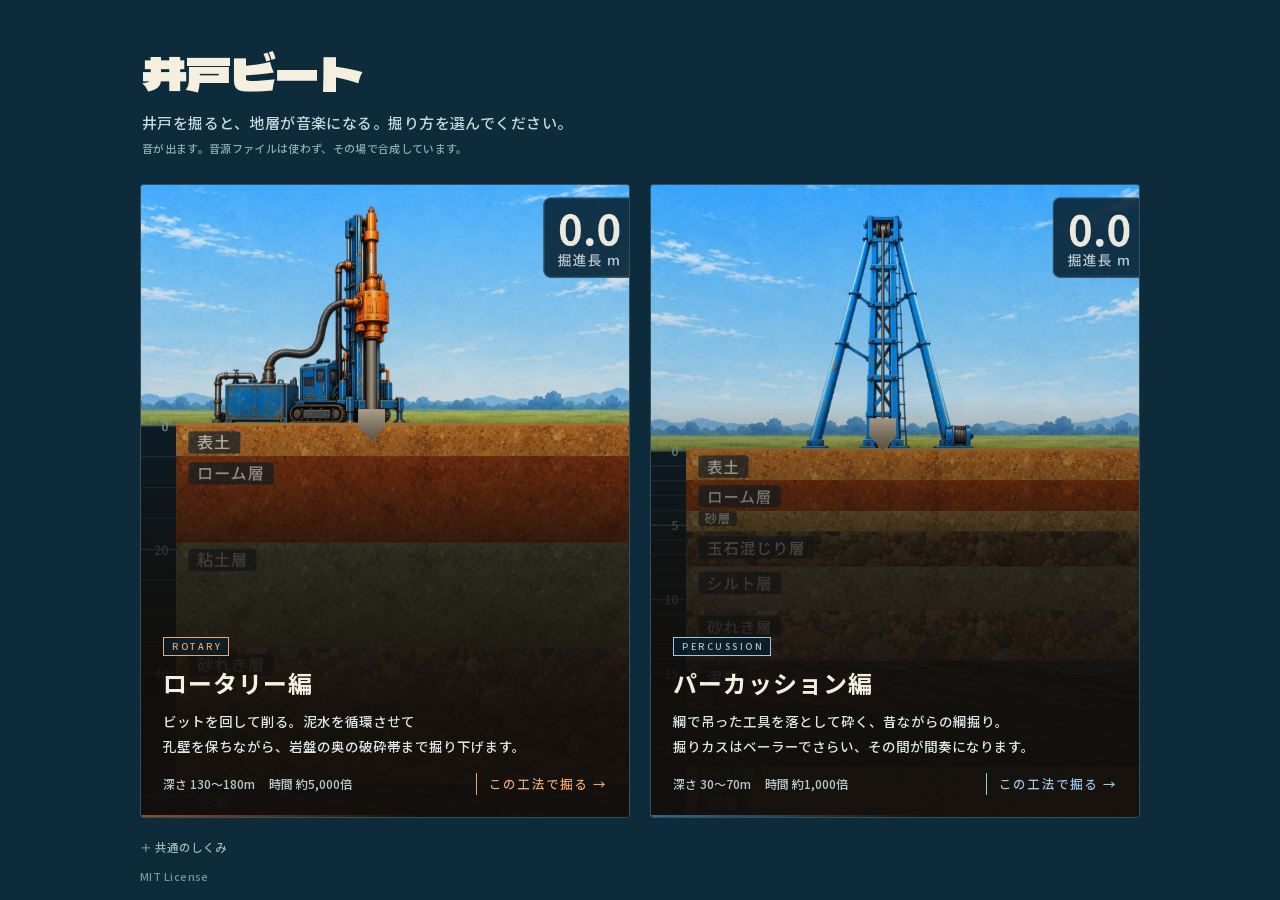
==== commit 4d9ccf76: "掘った記録と肩書きを入れた（工法ごと、ホームに表示）。深度表示の位置とタイトルの大きさも調整 - records.js：本数・累計m・最深を localStorage に保存。累計mで肩書きが上がる（" ====
--- a/index.html
+++ b/index.html
@@ -23,7 +23,7 @@
 <meta property="og:image" content="https://ka428387.github.io/sakusei-bgm/og.png">
 <meta property="og:image:width" content="1200">
 <meta property="og:image:height" content="630">
-<meta property="og:image:alt" content="ロータリー式とパーカッション式、2つの掘削画面を並べたカード。">
+<meta property="og:image:alt" content="ロータリー式とパーカッション式、青空の下、左にロータリー機、右にやぐらが立ち、地層の下へ掘削孔が伸びる絵。左側に「井戸ビート」の題字。">
 <meta name="twitter:card" content="summary_large_image">
 <meta name="twitter:title" content="井戸ビート">
 <meta name="twitter:description" content="井戸を掘ると、地層が音楽になる。回転で削るか、綱で落として砕くか。">
@@ -97,6 +97,19 @@
     font-size:12.5px;letter-spacing:.1em;white-space:nowrap}
   .card.rot .go{color:#EBA672}
   .card.per .go{color:#9CC8E8}
+
+
+  /* ── これまでの記録（この端末の中だけ） ── */
+  .rec{position:relative;display:flex;align-items:center;gap:10px;margin-top:9px;padding-top:8px;
+    border-top:1px solid rgba(255,255,255,.14);font-size:11px;color:#B5C8CB;font-variant-numeric:tabular-nums}
+  .rec .badge{flex:none;width:34px;height:34px;display:grid;place-items:center;border:1px solid currentColor;border-radius:50%;
+    font-size:15px;font-weight:700;background:rgba(9,32,46,.66)}
+  .rec .badge img{width:100%;height:100%;object-fit:contain;border-radius:50%}
+  .card.rot .rec .badge{color:#EBA672}
+  .card.per .rec .badge{color:#9CC8E8}
+  .rec .ttl{font-size:13px;font-weight:700;color:var(--paper);letter-spacing:.08em;line-height:1.35}
+  .rec .nx{display:block;font-size:10.5px;font-weight:500;color:#9DB5B9;letter-spacing:.02em}
+  .rec .nums{margin-left:auto;text-align:right;line-height:1.5}
 
   /* ── 足もと。しくみは既定でたたんでおく ── */
   .foot{flex:none;font-size:11.5px;color:#8FA9AE}
@@ -170,6 +183,7 @@
           <span>時間 約5,000倍</span>
           <span class="go">この工法で掘る →</span>
         </div>
+        <div class="rec" data-mode="rotary" hidden><span class="badge"></span><span class="ttl"></span><span class="nums"></span></div>
       </div>
     </a>
 
@@ -183,6 +197,7 @@
           <span>時間 約1,000倍</span>
           <span class="go">この工法で掘る →</span>
         </div>
+        <div class="rec" data-mode="percussion" hidden><span class="badge"></span><span class="ttl"></span><span class="nums"></span></div>
       </div>
     </a>
 
@@ -226,6 +241,23 @@
 </div></div>
 <div class="toast" id="toast" role="status" aria-live="polite"></div>
 
+<script src="records.js"></script>
+<script>
+/* これまでの記録を、カードの下に出す。まだ1本も掘っていない工法には出さない。バッジの絵は art/badges/rank-N.webp（まだなければ段の数字） */
+document.querySelectorAll('.rec').forEach(el => {
+  const mode = el.dataset.mode, d = IdoRec.get(mode);
+  if (!d.wells && d.m < 1) return;
+  const t = IdoRec.title(mode), badge = el.querySelector('.badge');
+  badge.textContent = t.rank + 1;
+  const img = new Image(); img.alt = '';
+  img.onload = () => { badge.textContent = ''; badge.appendChild(img); };
+  img.src = 'art/badges/rank-' + (t.rank + 1) + '.webp';
+  el.querySelector('.ttl').innerHTML = t.name
+    + '<span class="nx">' + (t.next === null ? '最高の肩書きです' : '次の肩書きまであと ' + t.next.toLocaleString() + ' m') + '</span>';
+  el.querySelector('.nums').innerHTML = d.wells + ' 本掘った<br>累計 ' + Math.round(d.m).toLocaleString() + ' m・最深 ' + Math.round(d.deepest) + ' m';
+  el.hidden = false;
+});
+</script>
 <script>
 /* オフラインとホーム画面起動のための Service Worker */
 if ('serviceWorker' in navigator) {
--- a/art/fonts/fonts.css
+++ b/art/fonts/fonts.css
@@ -1,4 +1,4 @@
 /* 井戸ビートの書体（どちらも SIL Open Font License 1.1。ライセンス文は同じフォルダ）。tools/make-fonts.py が作る。手で直さない */
 @font-face{font-family:"Dela Gothic One";font-style:normal;font-weight:400;font-display:swap;src:url(dela-gothic-one.woff2) format("woff2")}
-@font-face{font-family:"Noto Sans JP";font-style:normal;font-weight:500 700;font-display:swap;src:url(noto-sans-jp-core.woff2) format("woff2");unicode-range:U+20-7E,U+D7,U+F7,U+2014-2015,U+2026,U+203B,U+2190-2193,U+2212,U+2500,U+25A0-25A1,U+25B2,U+25BC,U+25CB,U+25CE-25CF,U+2605-2606,U+2661,U+2665,U+3000-3002,U+300C-300F,U+3012,U+301C,U+3041-3096,U+309D-309E,U+30A1-30FE,U+4E00,U+4E0A-4E0B,U+4E2D,U+4E7E,U+4E8B,U+4E95,U+4ECA,U+4ED5,U+4ED8,U+4F4D-4F4E,U+4F7F,U+4FDD,U+500D,U+505C,U+5143,U+5165,U+5171,U+5177,U+518D,U+51DD,U+51FA,U+5206-5207,U+5230,U+5236,U+524A,U+533A,U+53E3,U+53E9,U+5408,U+540A,U+540C,U+5538,U+55B0,U+56DE,U+56F2-56F3,U+571F,U+5730,U+57CB,U+5834,U+5897,U+58C1,U+58CA,U+5909,U+5931,U+594F,U+5965,U+59CB,U+5B54,U+5B8C,U+5BC4,U+5C11,U+5C4A,U+5C64,U+5CA9,U+5D29,U+5DE5,U+5E2F,U+5E95,U+5EA6,U+5EFA,U+5F0F,U+5F15,U+5F35,U+5F37,U+5F53,U+5F85,U+5F8C,U+5FAA,U+5FDC,U+606F,U+610F,U+6210,U+6238,U+623B,U+624B,U+6253,U+627F,U+6295,U+629C,U+629E,U+6301,U+6368,U+6398,U+639B,U+63F4,U+6483,U+6545,U+6570,U+6599,U+65B0,U+65B9,U+65D7,U+65E5,U+6614,U+6642,U+6697,U+66F2,U+6700,U+672B-672C,U+67D4,U+690D,U+697D,U+6A2A,U+6B62-6B63,U+6B8B,U+6C17,U+6C34,U+6C72,U+6CD5,U+6CE5,U+6CE8,U+6D45,U+6DF1,U+6DF7,U+6E90,U+6E9C,U+6EF2,U+7070,U+70B9,U+7121,U+7389,U+7406,U+74B0,U+75DB,U+76E4,U+76F4,U+7740,U+77F3,U+7802,U+7815,U+7834,U+786C,U+78BA,U+793C,U+795D,U+79FB,U+7AEF,U+7BC4,U+7C98,U+7D04,U+7D19,U+7D9A,U+7DB1,U+7DE8,U+7F6E,U+8108,U+8150,U+8272,U+82B1,U+82E6,U+843D,U+8868,U+88C2,U+8A70,U+8A8D,U+8AAD,U+8ABF,U+8DB3,U+8EE2,U+8EFD,U+8FBC,U+9001,U+901A,U+901F,U+9032,U+9038,U+904A,U+9054,U+906E,U+9078,U+91CD,U+91CF,U+91D1,U+9577,U+9589,U+958B,U+9593,U+9650,U+968E,U+9762,U+97F3,U+97FF,U+9806,U+984D,U+98DF,U+9CF4,U+9ED2,U+FF01-FF5E}
-@font-face{font-family:"Noto Sans JP";font-style:normal;font-weight:500 700;font-display:swap;src:url(noto-sans-jp-extra.woff2) format("woff2");unicode-range:U+4E01,U+4E03,U+4E07-4E09,U+4E0D-4E0E,U+4E11,U+4E14,U+4E16,U+4E18-4E19,U+4E1E,U+4E21,U+4E26,U+4E32,U+4E38-4E39,U+4E3B,U+4E43,U+4E45,U+4E4B,U+4E4D-4E4F,U+4E57,U+4E59,U+4E5D-4E5F,U+4E71,U+4E73,U+4E80,U+4E86,U+4E88-4E89,U+4E8C,U+4E91-4E92,U+4E94,U+4E98-4E99,U+4E9B-4E9C,U+4EA1,U+4EA4-4EA6,U+4EA8,U+4EAB-4EAE,U+4EBA,U+4EC0-4EC1,U+4EC7,U+4ECB,U+4ECF,U+4ED4,U+4ED6,U+4ED9,U+4EE3-4EE5,U+4EEE,U+4EF0,U+4EF2,U+4EF6,U+4EFB,U+4F01,U+4F0A,U+4F0D-4F11,U+4F1A,U+4F1D,U+4F2F,U+4F34,U+4F36,U+4F38,U+4F3A,U+4F3C-4F3D,U+4F43,U+4F46,U+4F4F-4F51,U+4F53,U+4F55,U+4F59,U+4F5C,U+4F73,U+4F75,U+4F7C,U+4F83,U+4F8B,U+4F8D,U+4F9B,U+4F9D,U+4FA0-4FA1,U+4FAD-4FAF,U+4FB5-4FB6,U+4FBF,U+4FC2-4FC4,U+4FCA,U+4FD7,U+4FE1,U+4FE3,U+4FEE,U+4FF3,U+4FF5,U+4FF8,U+4FFA,U+5009,U+500B,U+5012,U+5016,U+5019,U+501F,U+5023-5024,U+5026,U+502B,U+502D,U+5036,U+5039,U+5049,U+504F,U+5065,U+5072,U+5074-5076,U+507D,U+508D,U+5091,U+5098-5099,U+50AC-50AD,U+50B5,U+50B7,U+50BE,U+50C5,U+50CD,U+50CF,U+50D1,U+50D5,U+50DA,U+50E7,U+50FB,U+5100,U+5104,U+5112,U+511F,U+512A,U+5132,U+5141,U+5144-5149,U+514B,U+514D-514E,U+5150,U+515A,U+515C,U+5168,U+516B-516D,U+5175-5176,U+5178,U+517C,U+5185-5186,U+518A,U+5192,U+5197,U+5199,U+51A0,U+51A5,U+51A8,U+51AC,U+51B4,U+51B6-51B7,U+51C4,U+51C6,U+51CB-51CD,U+51E1,U+51E6-51E7,U+51EA,U+51F1,U+51F6,U+51F8-51F9,U+51FD,U+5200,U+5203,U+5208,U+520A,U+5211,U+5217,U+521D,U+5224-5225,U+5229,U+5237-5238,U+523A-523B,U+5243,U+5247,U+524D,U+5256,U+525B,U+5263-5265,U+526F-5270,U+5272,U+5275,U+5283,U+5287,U+5289,U+529B,U+529F-52A0,U+52A3,U+52A9-52AB,U+52B1,U+52B4,U+52B9,U+52BE,U+52C3,U+52C5,U+52C7,U+52C9,U+52D5,U+52D8-52D9,U+52DD,U+52DF,U+52E2,U+52E4,U+52E7,U+52F2,U+52FA,U+52FE-52FF,U+5301-5302,U+5305,U+5316-5317,U+5319,U+531D,U+5320-5321,U+532A,U+5339,U+533B,U+533F,U+5341,U+5343,U+5347-5348,U+534A,U+5351-5354,U+5357-5358,U+535A,U+535C,U+5360,U+5366,U+536F-5371,U+5373-5375,U+5378,U+537F,U+5384,U+5398,U+539A,U+539F,U+53A8-53A9,U+53AD,U+53B3,U+53BB,U+53C2,U+53C8-53CE,U+53D4,U+53D6-53D7,U+53D9,U+53DB,U+53E1-53E2,U+53E4-53E5,U+53EA-53EC,U+53EF-53F3,U+53F6-53F8,U+5403-5404,U+5409,U+540B,U+540D-5411,U+541B,U+541F-5420,U+5426,U+542B,U+5438-5439,U+543B,U+543E,U+5442,U+5446,U+5448-544A,U+5451,U+5468,U+546A,U+5473,U+547C-547D,U+548B-548C,U+54B2-54B3,U+54BD,U+54C0-54C1,U+54C9,U+54E1,U+54E8-54E9,U+54F2,U+5504,U+5506-5507,U+5510,U+5516,U+552F,U+5531,U+553E,U+5544,U+5546,U+554F,U+5553,U+5584,U+5589,U+558B,U+559A,U+559C-559D,U+55A7,U+55AA-55AC,U+55B6,U+55E3,U+5606,U+5609,U+5617-5618,U+5629,U+5631,U+5642,U+564C,U+565B,U+5668,U+5674,U+5678,U+567A,U+5687,U+56A2,U+56DA-56DB,U+56E0,U+56E3,U+56F0,U+56FA,U+56FD,U+5703,U+570F,U+5712,U+5727-5728,U+572D,U+5742,U+5747,U+574A,U+5750-5751,U+5764,U+5766,U+576A,U+5782,U+578B,U+57A2-57A3,U+57CE,U+57DC,U+57DF-57E0,U+57F4,U+57F7,U+57F9-57FA,U+57FC,U+5800,U+5802,U+5805-5806,U+5815,U+5824,U+582A,U+5830-5831,U+5835,U+583A,U+5840-5841,U+584A,U+5851,U+5854,U+5857-585A,U+585E,U+5869,U+586B,U+5875,U+587E,U+5883,U+5893,U+589C,U+58A8,U+58B3,U+58BE,U+58C7,U+58CC,U+58D5,U+58EB-58EC,U+58EE,U+58F0-58F2,U+58F7,U+590F,U+5915-5916,U+5919-591A,U+591C,U+5922,U+5927,U+5929-592B,U+592E,U+5937,U+5944,U+5947-5949,U+5951,U+5954,U+5957,U+5968,U+596A,U+596E,U+5973-5974,U+597D,U+5982-5984,U+598A,U+5993,U+5996,U+5999,U+59A5,U+59A8,U+59AC,U+59B9,U+59BB,U+59BE,U+59C9,U+59D0-59D1,U+59D3-59D4,U+59E5-59E6,U+59EA-59EB,U+59F6,U+59FB,U+59FF,U+5A01,U+5A03,U+5A18,U+5A20,U+5A29,U+5A2F,U+5A3C,U+5A41,U+5A46,U+5A5A,U+5A66,U+5A7F,U+5A92,U+5A9B,U+5AC1,U+5AC9,U+5ACC,U+5AE1,U+5B09,U+5B22,U+5B2C,U+5B30,U+5B50,U+5B57-5B58,U+5B5C-5B5D,U+5B5F,U+5B63-5B64,U+5B66,U+5B6B,U+5B85,U+5B87-5B89,U+5B8B,U+5B8D,U+5B8F,U+5B95,U+5B97-5B9D,U+5B9F,U+5BA2-5BA5,U+5BAE,U+5BB0,U+5BB3-5BB6,U+5BB9,U+5BBF,U+5BC2,U+5BC5-5BC6,U+5BCC,U+5BD2-5BD3,U+5BDB,U+5BDD,U+5BDF,U+5BE1,U+5BE7,U+5BE9,U+5BEE,U+5BF5,U+5BF8,U+5BFA,U+5BFE-5BFF,U+5C01-5C02,U+5C04,U+5C06,U+5C09-5C0B,U+5C0E-5C0F,U+5C16,U+5C1A,U+5C24,U+5C2D,U+5C31,U+5C3A-5C40,U+5C45,U+5C48,U+5C4B,U+5C4D,U+5C51,U+5C55,U+5C5E,U+5C60-5C61,U+5C65,U+5C6F,U+5C71,U+5C90,U+5CA1,U+5CA8,U+5CAC,U+5CB1,U+5CB3,U+5CB8,U+5CE0-5CE1,U+5CE8,U+5CEF-5CF0,U+5CF6,U+5CFB,U+5D07,U+5D0E,U+5D16,U+5D50,U+5D69,U+5D6F,U+5D8B,U+5DBA,U+5DCC,U+5DDD-5DDE,U+5DE1,U+5DE3,U+5DE6-5DE8,U+5DEE,U+5DF1,U+5DF3-5DF4,U+5DF7,U+5DFB,U+5DFD-5DFE,U+5E02-5E03,U+5E06,U+5E0C,U+5E16,U+5E1D,U+5E25,U+5E2B,U+5E2D,U+5E30,U+5E33,U+5E38,U+5E3D,U+5E45,U+5E4C,U+5E55,U+5E61,U+5E63,U+5E72-5E74,U+5E78-5E79,U+5E7B-5E7E,U+5E81,U+5E83-5E84,U+5E87,U+5E8A,U+5E8F,U+5E96-5E97,U+5E9A,U+5E9C,U+5EA7,U+5EAB,U+5EAD,U+5EB5-5EB8,U+5EC3,U+5EC9-5ECA,U+5ED3,U+5EDF-5EE0,U+5EF6-5EF7,U+5EFB-5EFC,U+5EFF,U+5F01,U+5F04,U+5F0A,U+5F10,U+5F13-5F14,U+5F17-5F18,U+5F1B,U+5F1F,U+5F25-5F27,U+5F31,U+5F3C,U+5F3E,U+5F4A,U+5F62,U+5F66,U+5F69-5F6C,U+5F70-5F71,U+5F79,U+5F7C,U+5F80-5F81,U+5F84,U+5F8B,U+5F90,U+5F92-5F93,U+5F97,U+5FA1,U+5FA9,U+5FAE,U+5FB3-5FB4,U+5FB9,U+5FBD,U+5FC3,U+5FC5,U+5FCC-5FCD,U+5FD7-5FD9,U+5FE0,U+5FEB,U+5FF5,U+5FFD,U+6012,U+6016,U+601C-601D,U+6020,U+6025,U+6027-6028,U+602A,U+602F,U+604B,U+6050,U+6052,U+6055,U+6062,U+6065,U+6068-6069,U+606D,U+6070,U+6075,U+6089,U+608C,U+6094,U+609F-60A0,U+60A3,U+60A6,U+60A9-60AA,U+60B2,U+60B6,U+60BC,U+60C5,U+60C7,U+60D1,U+60DA,U+60DC,U+60DF,U+60E3,U+60E8,U+60F0,U+60F3,U+60F9,U+6101,U+6108-6109,U+611A-611B,U+611F,U+6148,U+614B-614C,U+614E,U+6155,U+6162-6163,U+6167-6168,U+616E,U+6170,U+6176,U+617E,U+6182,U+618E,U+6190,U+61A4,U+61A7,U+61A9,U+61B2,U+61B6,U+61BE,U+61C7,U+61D0,U+61F2,U+61F8,U+620A,U+620E,U+6211-6212,U+6216,U+621A,U+621F,U+6226,U+622F,U+6234,U+623F-6240,U+6247,U+6249,U+624D,U+6255,U+6258,U+626E,U+6271,U+6276,U+6279,U+6280,U+6284,U+628A,U+6291,U+6297-6298,U+62AB,U+62B1,U+62B5,U+62B9,U+62BC-62BD,U+62C5,U+62CD,U+62D0,U+62D2-62D3,U+62D8-62D9,U+62DB,U+62DD,U+62E0-62E1,U+62EC-62ED,U+62F3,U+62F6-62F7,U+62FE,U+6307,U+6309,U+6311,U+6319,U+631F,U+6328,U+632B,U+632F,U+633A,U+633D,U+633F,U+6349,U+634C,U+6355,U+6357,U+635C,U+6367,U+636E,U+6372,U+6377,U+637A-637B,U+6383,U+6388,U+638C,U+6392,U+63A0-63A2,U+63A5,U+63A7-63AA,U+63AC,U+63B2,U+63B4,U+63BB,U+63C3,U+63CF-63D0,U+63D6,U+63DA-63DB,U+63E1,U+63EE,U+63FA,U+640D,U+642C-642D,U+643A,U+643E,U+6442,U+6458,U+6469,U+6478,U+647A,U+6492,U+649A,U+649E,U+64A4,U+64AB,U+64AD-64AE,U+64B0,U+64B2,U+64B9,U+64C1,U+64CD,U+64E2,U+64E6,U+64EC,U+64FE,U+652F,U+6539,U+653B,U+653E-653F,U+654F,U+6551,U+6557,U+6559,U+6562-6563,U+6566,U+656C,U+6574-6575,U+6577,U+6587,U+6589,U+658C,U+658E,U+6590-6591,U+6597,U+659C,U+65A1,U+65A4-65A5,U+65A7,U+65AC-65AD,U+65AF,U+65BC-65BD,U+65C5,U+65CB,U+65CF,U+65E2,U+65E6-65E9,U+65EC-65ED,U+65FA,U+6602,U+6606-6607,U+660C,U+660E-660F,U+6613,U+661F-6620,U+6625,U+6627-6628,U+662D,U+662F,U+663C,U+6643,U+664B,U+6652,U+6666,U+6669,U+666E-666F,U+6674,U+6676,U+667A,U+6681,U+6687,U+6691,U+6696,U+66A2,U+66A6,U+66AB,U+66AE,U+66B4,U+66C7,U+66D9,U+66DC-66DD,U+66F3-66F4,U+66F8-66F9,U+66FD-66FF,U+6708-6709,U+670B,U+670D,U+6714-6715,U+6717,U+671B,U+671D,U+671F,U+6728,U+672A,U+672D,U+6731,U+6734,U+673A,U+673D,U+6749,U+674E-6751,U+6753,U+6756,U+675C,U+675F,U+6761-6762,U+6765,U+676D,U+676F,U+6771,U+6775,U+6777,U+677E-677F,U+6787,U+6790,U+6795,U+6797,U+679A,U+679C-679D,U+67A0,U+67A2,U+67AF,U+67B6,U+67C1,U+67C4,U+67CA,U+67CF-67D1,U+67D3,U+67D8,U+67DA,U+67F1,U+67F3-67F5,U+67FB,U+67FE-67FF,U+6802-6804,U+6813,U+6816-6817,U+6821-6822,U+682A,U+6834,U+6838-6839,U+683C-683D,U+6841-6843,U+6848,U+6850-6851,U+6853-6854,U+685C-685D,U+685F,U+6867,U+6876,U+6881,U+6885,U+6893,U+6897,U+68A2,U+68A7-68A8,U+68AF-68B1,U+68B6,U+68BC,U+68C4,U+68C9,U+68CB,U+68D2,U+68DA,U+68DF,U+68EE,U+68F2,U+68FA,U+6900,U+6905,U+690B,U+690E,U+6919,U+691B-691C,U+6934,U+693F,U+694A,U+6953,U+6955,U+695A,U+6960,U+6962,U+696D,U+696F,U+6973,U+6975,U+697C,U+6982,U+698A,U+698E,U+6994,U+699B,U+69CB-69CD,U+69D8-69D9,U+69FB,U+69FD,U+6A0B,U+6A17,U+6A19,U+6A1F,U+6A21,U+6A29,U+6A2B,U+6A35,U+6A39-6A3A,U+6A3D,U+6A4B,U+6A58,U+6A5F,U+6A61,U+6A7F-6A80,U+6A8E,U+6AD3,U+6ADB,U+6AE8,U+6B04,U+6B1D,U+6B20-6B21,U+6B23,U+6B27,U+6B32,U+6B3A,U+6B3D-6B3E,U+6B4C,U+6B4E,U+6B53,U+6B64,U+6B66,U+6B69-6B6A,U+6B6F,U+6B73-6B74,U+6B7B,U+6B86,U+6B89-6B8A,U+6B96,U+6BB4-6BB5,U+6BBA-6BBB,U+6BBF,U+6BC5,U+6BCD-6BCE,U+6BD2,U+6BD4,U+6BD8,U+6BDB,U+6C0F,U+6C11,U+6C37-6C38,U+6C3E,U+6C40-6C42,U+6C4E,U+6C50,U+6C57,U+6C5A,U+6C5D,U+6C5F-6C60,U+6C70,U+6C7A,U+6C7D,U+6C83,U+6C88,U+6C8C,U+6C93,U+6C96,U+6C99,U+6CA1-6CA2,U+6CAB,U+6CB3,U+6CB8-6CB9,U+6CBB-6CBC,U+6CBF,U+6CC1,U+6CC9-6CCA,U+6CCC,U+6CE1-6CE3,U+6CF0,U+6CF3,U+6D0B,U+6D17,U+6D1B,U+6D1E,U+6D25,U+6D29-6D2A,U+6D32,U+6D3B,U+6D3E,U+6D41,U+6D44,U+6D5C,U+6D66,U+6D69-6D6A,U+6D6C,U+6D6E,U+6D74,U+6D77-6D78,U+6D88,U+6D8C,U+6D99,U+6D9B-6D9C,U+6DAF,U+6DB2,U+6DBC,U+6DC0,U+6DCB,U+6DD1,U+6DD8,U+6DE1,U+6DEB,U+6DF3,U+6DF5,U+6DFB,U+6E05,U+6E07-6E09,U+6E0B,U+6E13,U+6E1A-6E1B,U+6E20-6E21,U+6E25-6E26,U+6E29,U+6E2C,U+6E2F,U+6E4A,U+6E56,U+6E58,U+6E5B,U+6E67,U+6E6F,U+6E7E-6E80,U+6E8C,U+6E96,U+6E9D,U+6EA2,U+6EB6,U+6EBA,U+6EC5,U+6ECB,U+6ED1,U+6EDD-6EDE,U+6EF4,U+6F01-6F02,U+6F06,U+6F09,U+6F0F,U+6F14-6F15,U+6F20,U+6F22-6F23,U+6F2B-6F2C,U+6F38,U+6F45,U+6F54,U+6F5C,U+6F5F,U+6F64,U+6F6E,U+6F70,U+6F84,U+6F97,U+6FB1,U+6FC0-6FC1,U+6FC3,U+6FE0-6FE1,U+6FEB,U+6FEF,U+7015,U+701E,U+7026-7027,U+702C,U+7058,U+706B,U+706F,U+7078,U+707C-707D,U+7089-708A,U+708E,U+70AD,U+70BA,U+70C8,U+70CF,U+70F9,U+7114,U+711A,U+7126,U+7136,U+713C,U+7149,U+714E,U+7159,U+7164,U+7167,U+7169,U+716E,U+717D,U+718A,U+7194,U+719F,U+71B1,U+71C3,U+71C8,U+71D0,U+71D5,U+71E5-71E6,U+71ED,U+7206,U+722A,U+7235-7236,U+723A,U+723D-723E,U+7247-7248,U+724C,U+7252,U+7259,U+725B,U+725D,U+725F,U+7261-7262,U+7267,U+7269,U+7272,U+7279,U+727D,U+7280,U+72A0,U+72AC,U+72AF,U+72B6,U+72C2,U+72D0,U+72D7,U+72D9,U+72DB,U+72E9,U+72EC-72ED,U+72F8,U+72FC-72FD,U+731B,U+731F,U+732A-732B,U+732E,U+7336-7337,U+733F,U+7344-7345,U+7363,U+7372,U+7384,U+7387,U+738B,U+7396,U+73A9,U+73B2,U+73C2,U+73CA,U+73CD,U+73E0,U+73EA,U+73ED,U+73FE,U+7403,U+7409,U+7422,U+7433-7436,U+745A-745B,U+745E,U+7460,U+7473,U+7483,U+74BD,U+74DC,U+74E2,U+74E6,U+74F6,U+7511,U+7518,U+751A,U+751C,U+751F,U+7523,U+7525,U+7528,U+752B,U+7530-7533,U+7537,U+753A-753B,U+754C,U+754F,U+7551,U+7554,U+7559,U+755C-755D,U+7560,U+7562,U+7565-7566,U+756A,U+7570,U+7573,U+7577,U+757F,U+758B,U+758E-758F,U+7591,U+75AB,U+75B2,U+75B9,U+75BE,U+75C5,U+75C7,U+75D4-75D5,U+75D8,U+75E2,U+75E9,U+75F4,U+7642,U+764C,U+7652,U+7656,U+767A-767B,U+767D-767E,U+7684,U+7686-7687,U+7690,U+76AE,U+76BF,U+76C3,U+76C6,U+76C8,U+76CA,U+76D7,U+76DB,U+76DF,U+76E3,U+76EE,U+76F2,U+76F8,U+76FE,U+7701,U+7709,U+770B-770C,U+771F-7720,U+773A,U+773C,U+7761,U+7763,U+7766,U+77A5,U+77AC-77AD,U+77B3,U+77DB,U+77E2,U+77E5,U+77E7,U+77E9,U+77ED,U+77EF,U+7814,U+7825-7827,U+7832,U+783A,U+783F,U+785D,U+786B,U+786F,U+7872,U+7881,U+7887,U+788D,U+7891,U+7893,U+7895,U+7897,U+78A7,U+78A9,U+78C1,U+78D0,U+78E8,U+78EF,U+7901,U+790E,U+793A,U+793E,U+7941,U+7947-7949,U+7950,U+7956,U+795E,U+7962,U+7965,U+7968,U+796D,U+7977,U+7981,U+7984-7985,U+798D-798F,U+79A6,U+79B0,U+79BD-79C1,U+79CB,U+79D1-79D2,U+79D8,U+79DF,U+79E4,U+79E6,U+79E9,U+79F0,U+7A00,U+7A0B,U+7A0E,U+7A14,U+7A17,U+7A1A,U+7A1C,U+7A2E,U+7A32,U+7A3C-7A3D,U+7A3F-7A40,U+7A42,U+7A46,U+7A4D-7A50,U+7A63,U+7A6B,U+7A74,U+7A76,U+7A7A,U+7A7F,U+7A81,U+7A83-7A84,U+7A92-7A93,U+7A9F,U+7AAA,U+7AAE-7AAF,U+7ABA,U+7AC3,U+7ACB,U+7ADC,U+7AE0,U+7AE3,U+7AE5,U+7AEA,U+7AF6,U+7AF9-7AFA,U+7AFF,U+7B08,U+7B11,U+7B1B,U+7B20,U+7B25-7B26,U+7B2C,U+7B39,U+7B46,U+7B48-7B49,U+7B4B,U+7B4F,U+7B51-7B52,U+7B54,U+7B56,U+7B86-7B87,U+7B94-7B95,U+7B97,U+7BA1,U+7BAA,U+7BAD,U+7BB1,U+7BB8,U+7BC0,U+7BC7,U+7BC9,U+7BE0,U+7BE4,U+7BED,U+7C21,U+7C38,U+7C3E-7C3F,U+7C4D,U+7C73,U+7C7E,U+7C81-7C82,U+7C89,U+7C8B,U+7C8D,U+7C92,U+7C95,U+7C97,U+7C9B,U+7C9F,U+7CA5,U+7CA7,U+7CBE,U+7CCA,U+7CCE,U+7CD6,U+7CDE-7CE0,U+7CE7,U+7CF8,U+7CFB,U+7CFE,U+7D00,U+7D05,U+7D0B,U+7D0D,U+7D10,U+7D14,U+7D17-7D18,U+7D1A-7D1B,U+7D20-7D22,U+7D2B-7D2C,U+7D2F-7D30,U+7D33,U+7D39-7D3A,U+7D42-7D44,U+7D4C,U+7D50,U+7D5E,U+7D61-7D62,U+7D66,U+7D71,U+7D75-7D76,U+7D79,U+7D99,U+7D9C,U+7DAC-7DAD,U+7DB2,U+7DB4,U+7DBB,U+7DBE-7DBF,U+7DCA-7DCB,U+7DCF,U+7DD1-7DD2,U+7DDA,U+7DE0,U+7DE9,U+7DEC,U+7DEF,U+7DF4,U+7E01,U+7E04,U+7E1B,U+7E1E,U+7E26,U+7E2B,U+7E2E,U+7E3E,U+7E41,U+7E4A-7E4B,U+7E4D,U+7E54-7E55,U+7E6D,U+7E70,U+7E82,U+7E8F,U+7F36,U+7F6A-7F6B,U+7F70,U+7F72,U+7F75,U+7F77,U+7F85,U+7F8A,U+7F8E,U+7FA4,U+7FA8-7FA9,U+7FBD,U+7FC1,U+7FCC,U+7FD2,U+7FE0,U+7FEB,U+7FF0,U+7FFB-7FFC,U+8000-8001,U+8003,U+8005,U+800C,U+8010,U+8015,U+8017,U+8033,U+8036,U+803D,U+8056,U+805E,U+8061,U+806F,U+8074,U+8077,U+807E,U+8087,U+8089,U+808B-808C,U+8096,U+8098,U+809D,U+80A1-80A2,U+80A5,U+80A9-80AA,U+80AF,U+80B1-80B2,U+80B4,U+80BA,U+80C3,U+80C6,U+80CC,U+80CE,U+80DE,U+80E1,U+80E4,U+80F4,U+80F8,U+80FD,U+8102,U+8105-8107,U+810A,U+811A,U+8131,U+8133,U+8139,U+814E,U+8154-8155,U+816B,U+8170,U+8178-817A,U+817F,U+818F,U+819A,U+819C-819D,U+81A8,U+81B3,U+81BF,U+81C6,U+81D3,U+81E3,U+81E5,U+81E8,U+81EA,U+81ED,U+81F3-81F4,U+81FC,U+8208,U+820C,U+820E,U+8217-8218,U+821B-821C,U+821E-821F,U+822A,U+822C,U+8235-8237,U+8239,U+8247,U+8266,U+826E-826F,U+8276,U+828B,U+8299,U+829D,U+82A5-82A6,U+82AD,U+82AF,U+82B3,U+82B8-82B9,U+82BD,U+82C5,U+82D1,U+82D3-82D4,U+82D7,U+82DB,U+82E5,U+82E7,U+82EB,U+82F1,U+8302,U+8304-8305,U+830E,U+831C,U+8328,U+8336,U+8338,U+8349-834A,U+834F,U+8352,U+8358,U+8377,U+837B,U+839E,U+83AB,U+83B1,U+83C5,U+83CA,U+83CC,U+83D3,U+83D6,U+83DC,U+83DF,U+83E9,U+83EF-83F1,U+8404,U+840C,U+840E,U+8429,U+8431,U+8449,U+844E,U+8457,U+845B,U+8461,U+8463,U+8466,U+846C,U+8471,U+8475,U+847A,U+848B,U+8490,U+8494,U+8499,U+849C,U+84B2,U+84B8,U+84BC,U+84C4,U+84C9,U+84CB,U+84D1,U+84EC,U+84EE,U+8500,U+8511,U+8513,U+851A,U+8526,U+852D,U+8535,U+853D,U+8543,U+8549-854A,U+854E,U+8557,U+8568-856A,U+8584,U+8597,U+8599,U+85A6,U+85A9-85AC,U+85AE-85AF,U+85C1,U+85CD,U+85E4,U+85E9,U+85F7,U+85FB,U+8607,U+862D,U+864E,U+8650,U+865A,U+865C,U+865E,U+866B,U+8679,U+867B,U+868A,U+8695,U+86A4,U+86C7,U+86CB,U+86CD-86CE,U+86D9,U+86E4,U+86ED-86EE,U+86F8,U+86FE,U+8702,U+8718,U+871C,U+8749,U+874B,U+8755,U+8766,U+8776,U+877F,U+878D,U+87BA,U+87F9,U+87FB,U+8840,U+8846,U+884C,U+8853,U+8857,U+885B,U+885D,U+8861,U+8863,U+8870,U+8877,U+887F,U+8888,U+888B,U+8896,U+88AB,U+88B4,U+88B7,U+88C1,U+88C5,U+88CF,U+88D5,U+88DC,U+88DF,U+88E1,U+88F3,U+88F8,U+88FD-88FE,U+8907,U+8910,U+8912,U+8956,U+895F,U+8972,U+897F,U+8981,U+8986-8987,U+898B,U+898F,U+8996-8997,U+899A,U+89A7,U+89AA,U+89B3,U+89D2,U+89E3,U+89E6,U+8A00,U+8A02,U+8A08,U+8A0A,U+8A0E,U+8A13,U+8A17-8A18,U+8A1F,U+8A23,U+8A2A,U+8A2D,U+8A31,U+8A33-8A34,U+8A3A-8A3C,U+8A50-8A51,U+8A54-8A55,U+8A5E,U+8A60,U+8A63,U+8A66,U+8A69,U+8A6B,U+8A6E,U+8A71-8A73,U+8A87,U+8A89,U+8A8C,U+8A93,U+8A95,U+8A98,U+8A9E,U+8AA0,U+8AA4,U+8AAC,U+8AB0,U+8AB2,U+8AB9,U+8ABC,U+8AC7,U+8ACB-8ACC,U+8ACF,U+8AD2,U+8AD6,U+8ADC,U+8AE6,U+8AED-8AEE,U+8AF8,U+8AFA,U+8AFE,U+8B00-8B02,U+8B04,U+8B0E,U+8B19,U+8B1B,U+8B1D,U+8B21,U+8B2C,U+8B39,U+8B58,U+8B5C,U+8B66,U+8B70,U+8B72,U+8B77,U+8B83,U+8B90,U+8C37,U+8C46,U+8C4A,U+8C5A,U+8C61,U+8C6A,U+8C79,U+8C8C,U+8C9D-8C9E,U+8CA0-8CA2,U+8CA7-8CA9,U+8CAB-8CAC,U+8CAF-8CB0,U+8CB4,U+8CB7-8CB8,U+8CBB-8CBC,U+8CBF-8CC0,U+8CC2-8CC4,U+8CC7,U+8CCA,U+8CCE,U+8CD1,U+8CD3,U+8CDB-8CDC,U+8CDE,U+8CE0,U+8CE2,U+8CE6,U+8CEA,U+8CED,U+8CFC,U+8D08,U+8D0B,U+8D64,U+8D66,U+8D6B,U+8D70,U+8D74,U+8D77,U+8D85,U+8D8A,U+8DA3,U+8DA8,U+8DDD,U+8DE1,U+8DE8,U+8DEF,U+8DF3,U+8DF5,U+8E0A,U+8E0F,U+8E44,U+8E5F,U+8E74,U+8E8D,U+8EAB,U+8EAF,U+8ECA,U+8ECC-8ECD,U+8ED2,U+8EDF,U+8EF8,U+8F03,U+8F09,U+8F14,U+8F1D,U+8F29-8F2A,U+8F2F,U+8F38,U+8F3F,U+8F44,U+8F4D,U+8F5F,U+8F61,U+8F9B,U+8F9E,U+8FB0-8FB2,U+8FBA-8FBB,U+8FBF,U+8FC2,U+8FC4-8FC5,U+8FCE,U+8FD1,U+8FD4,U+8FE6,U+8FE9,U+8FEB,U+8FED,U+8FF0,U+8FF7,U+8FFD,U+9000,U+9003,U+9006,U+900F-9010,U+9013-9014,U+9017,U+9019,U+901D,U+9020,U+9022-9023,U+902E,U+9031,U+903C,U+9041-9042,U+9045,U+9047,U+904B,U+904D-904E,U+9053,U+9055,U+905C,U+9060-9061,U+9063,U+9065,U+9069,U+906D,U+9075,U+9077,U+907A,U+907C,U+907F,U+9084,U+9091,U+90A3,U+90A6,U+90AA,U+90B8,U+90C1,U+90CA,U+90CE,U+90E1,U+90E8,U+90ED,U+90F5,U+90F7,U+90FD,U+912D,U+9149,U+914B-914E,U+9152,U+9154,U+9162,U+916A,U+916C,U+9175,U+9177-9178,U+9187,U+918D,U+9190,U+9192,U+9197,U+919C,U+91A4,U+91B8,U+91C6-91C8,U+91CC,U+91CE,U+91D8,U+91DC-91DD,U+91E3,U+91E6-91E7,U+920D-920E,U+9234,U+9237,U+9244,U+925B,U+9262,U+9266,U+9271,U+927E,U+9280,U+9283,U+9285,U+9291,U+9298,U+929A,U+92AD,U+92D2,U+92E4,U+92EA,U+92ED,U+92F2-92F3,U+92F8,U+92FC,U+9306,U+9310,U+9318,U+9320,U+9326,U+9328,U+932B-932C,U+932F,U+9332,U+934B,U+934D,U+9354,U+935B,U+936C,U+9375,U+937E,U+938C,U+9396-9397,U+939A,U+93A7,U+93AE,U+93D1,U+93E1,U+9418-9419,U+9438,U+9451,U+9453,U+9580,U+9583,U+958F,U+9591,U+95A2-95A5,U+95B2,U+95C7,U+95D8,U+961C,U+962A,U+9632,U+963B,U+963F-9640,U+9644,U+964D,U+965B,U+9662-9665,U+966A,U+9670,U+9673,U+9675-9676,U+9678,U+967A,U+967D,U+9685-9686,U+9688,U+968A,U+968F,U+9694,U+9699,U+969B-969C,U+96A0,U+96A3,U+96B7,U+96BB-96BC,U+96C0-96C1,U+96C4-96C7,U+96CC,U+96D1,U+96DB,U+96E2-96E3,U+96E8,U+96EA-96EB,U+96F0,U+96F2,U+96F6-96F7,U+96FB,U+9700,U+9707,U+970A,U+971C,U+971E,U+9727,U+9732,U+9752,U+9756,U+9759,U+975E,U+9769,U+976D,U+9774,U+9784,U+978D,U+9798,U+97A0,U+97AD,U+97D3,U+97EE,U+97FB,U+9801-9803,U+9805,U+9808,U+9810-9813,U+9817-9818,U+981A,U+982C-982D,U+9834,U+983B-983C,U+984C,U+984E,U+9854-9855,U+9858,U+985B,U+985E,U+9867,U+98A8,U+98DB,U+98E2,U+98EF,U+98F2,U+98F4,U+98FC-98FE,U+9905,U+990A,U+990C,U+9910,U+9913,U+9928,U+9957,U+9996,U+9999,U+99A8,U+99AC,U+99B3-99B4,U+99C1,U+99C4-99C6,U+99C8,U+99D0,U+99D2,U+99D5,U+99FF,U+9A0E,U+9A12-9A13,U+9A28,U+9A30,U+9A5A,U+9AA8,U+9AB8,U+9AC4,U+9AD8,U+9AEA,U+9AED,U+9B3C,U+9B41-9B42,U+9B45,U+9B54,U+9B5A,U+9B6F,U+9B8E,U+9B92,U+9BAA-9BAB,U+9BAD-9BAE,U+9BC9,U+9BD6,U+9BDB,U+9BE8,U+9BF5,U+9C0D,U+9C10,U+9C2D,U+9C2F,U+9C39,U+9C3B,U+9C48,U+9C52,U+9C57,U+9CE5,U+9CE9,U+9CF3,U+9CF6,U+9D07,U+9D0E,U+9D1B,U+9D28,U+9D2B-9D2C,U+9D3B,U+9D5C,U+9D60-9D61,U+9D6C,U+9D8F,U+9DB4,U+9DF2,U+9DF9-9DFA,U+9E78,U+9E7F,U+9E93,U+9E97,U+9E9F,U+9EA6,U+9EB9-9EBB,U+9EBF,U+9EC4,U+9ECD,U+9ED9,U+9EDB,U+9F0E,U+9F13,U+9F20,U+9F3B,U+9F62,U+9F8D}
+@font-face{font-family:"Noto Sans JP";font-style:normal;font-weight:500 700;font-display:swap;src:url(noto-sans-jp-core.woff2) format("woff2");unicode-range:U+20-7E,U+D7,U+F7,U+2014-2015,U+2026,U+203B,U+2190-2193,U+2212,U+2500,U+25A0-25A1,U+25B2,U+25BC,U+25CB,U+25CE-25CF,U+2605-2606,U+2661,U+2665,U+3000-3002,U+300C-300F,U+3012,U+301C,U+3041-3096,U+309D-309E,U+30A1-30FE,U+4E00,U+4E0A-4E0B,U+4E2D,U+4E7E,U+4E8B,U+4E95,U+4ECA,U+4ED5,U+4ED8,U+4F4D-4F4E,U+4F7F,U+4FDD,U+500D,U+505C,U+5143,U+5165,U+5171,U+5177,U+518D,U+51DD,U+51FA,U+5206-5207,U+5230,U+5236,U+524A,U+52A9,U+533A,U+53E3,U+53E9,U+5408,U+540A,U+540C-540D,U+5538,U+55B0,U+56DE,U+56F2-56F3,U+571F,U+5730,U+57CB,U+5834,U+5897,U+58C1,U+58CA,U+5909,U+5931,U+594F,U+5965,U+59CB,U+5B50,U+5B54,U+5B8C,U+5BC4,U+5C11,U+5C4A,U+5C64,U+5CA9,U+5D29,U+5DE5,U+5E2B,U+5E2F,U+5E95,U+5EA6,U+5EFA,U+5F0F,U+5F15,U+5F35,U+5F37,U+5F53,U+5F85,U+5F8C,U+5FAA,U+5FDC,U+606F,U+610F,U+6210,U+6238,U+623B,U+624B,U+6253,U+627F,U+6295,U+629C,U+629E,U+6301,U+6368,U+6398,U+639B,U+63F4,U+6483,U+6545,U+6570,U+6599,U+65B0,U+65B9,U+65D7,U+65E5,U+6614,U+6642,U+6697,U+66F2,U+66F8,U+6700,U+672B-672C,U+67D4,U+690D,U+697D,U+6A2A,U+6B21,U+6B62-6B63,U+6B8B,U+6C17,U+6C34,U+6C72,U+6CC9,U+6CD5,U+6CE5,U+6CE8,U+6D45,U+6DF1,U+6DF7,U+6E29,U+6E90,U+6E9C,U+6EF2,U+7070,U+70B9,U+7121,U+7389,U+7406,U+74B0,U+75DB,U+76E4,U+76F4,U+7740,U+77F3,U+7802,U+7815,U+7834,U+786C,U+78BA,U+793C,U+795D,U+79FB,U+7AEF,U+7BC4,U+7C98,U+7D04,U+7D19,U+7D2F,U+7D9A,U+7DB1,U+7DE8,U+7F6E,U+7FD2,U+80A9,U+8108,U+8150,U+8272,U+82B1,U+82E6,U+843D,U+8868,U+88C2,U+898B,U+8A08,U+8A70,U+8A8D,U+8AAD,U+8ABF,U+8DB3,U+8EE2,U+8EFD,U+8FBC,U+9001,U+901A,U+901F,U+9032,U+9038,U+904A,U+9054,U+906E,U+9078,U+91CD,U+91CF,U+91D1,U+9577,U+9589,U+958B,U+9593,U+9650,U+968E,U+9762,U+97F3,U+97FF,U+9806,U+984D,U+98DF,U+9AD8,U+9CF4,U+9ED2,U+FF01-FF5E}
+@font-face{font-family:"Noto Sans JP";font-style:normal;font-weight:500 700;font-display:swap;src:url(noto-sans-jp-extra.woff2) format("woff2");unicode-range:U+4E01,U+4E03,U+4E07-4E09,U+4E0D-4E0E,U+4E11,U+4E14,U+4E16,U+4E18-4E19,U+4E1E,U+4E21,U+4E26,U+4E32,U+4E38-4E39,U+4E3B,U+4E43,U+4E45,U+4E4B,U+4E4D-4E4F,U+4E57,U+4E59,U+4E5D-4E5F,U+4E71,U+4E73,U+4E80,U+4E86,U+4E88-4E89,U+4E8C,U+4E91-4E92,U+4E94,U+4E98-4E99,U+4E9B-4E9C,U+4EA1,U+4EA4-4EA6,U+4EA8,U+4EAB-4EAE,U+4EBA,U+4EC0-4EC1,U+4EC7,U+4ECB,U+4ECF,U+4ED4,U+4ED6,U+4ED9,U+4EE3-4EE5,U+4EEE,U+4EF0,U+4EF2,U+4EF6,U+4EFB,U+4F01,U+4F0A,U+4F0D-4F11,U+4F1A,U+4F1D,U+4F2F,U+4F34,U+4F36,U+4F38,U+4F3A,U+4F3C-4F3D,U+4F43,U+4F46,U+4F4F-4F51,U+4F53,U+4F55,U+4F59,U+4F5C,U+4F73,U+4F75,U+4F7C,U+4F83,U+4F8B,U+4F8D,U+4F9B,U+4F9D,U+4FA0-4FA1,U+4FAD-4FAF,U+4FB5-4FB6,U+4FBF,U+4FC2-4FC4,U+4FCA,U+4FD7,U+4FE1,U+4FE3,U+4FEE,U+4FF3,U+4FF5,U+4FF8,U+4FFA,U+5009,U+500B,U+5012,U+5016,U+5019,U+501F,U+5023-5024,U+5026,U+502B,U+502D,U+5036,U+5039,U+5049,U+504F,U+5065,U+5072,U+5074-5076,U+507D,U+508D,U+5091,U+5098-5099,U+50AC-50AD,U+50B5,U+50B7,U+50BE,U+50C5,U+50CD,U+50CF,U+50D1,U+50D5,U+50DA,U+50E7,U+50FB,U+5100,U+5104,U+5112,U+511F,U+512A,U+5132,U+5141,U+5144-5149,U+514B,U+514D-514E,U+5150,U+515A,U+515C,U+5168,U+516B-516D,U+5175-5176,U+5178,U+517C,U+5185-5186,U+518A,U+5192,U+5197,U+5199,U+51A0,U+51A5,U+51A8,U+51AC,U+51B4,U+51B6-51B7,U+51C4,U+51C6,U+51CB-51CD,U+51E1,U+51E6-51E7,U+51EA,U+51F1,U+51F6,U+51F8-51F9,U+51FD,U+5200,U+5203,U+5208,U+520A,U+5211,U+5217,U+521D,U+5224-5225,U+5229,U+5237-5238,U+523A-523B,U+5243,U+5247,U+524D,U+5256,U+525B,U+5263-5265,U+526F-5270,U+5272,U+5275,U+5283,U+5287,U+5289,U+529B,U+529F-52A0,U+52A3,U+52AA-52AB,U+52B1,U+52B4,U+52B9,U+52BE,U+52C3,U+52C5,U+52C7,U+52C9,U+52D5,U+52D8-52D9,U+52DD,U+52DF,U+52E2,U+52E4,U+52E7,U+52F2,U+52FA,U+52FE-52FF,U+5301-5302,U+5305,U+5316-5317,U+5319,U+531D,U+5320-5321,U+532A,U+5339,U+533B,U+533F,U+5341,U+5343,U+5347-5348,U+534A,U+5351-5354,U+5357-5358,U+535A,U+535C,U+5360,U+5366,U+536F-5371,U+5373-5375,U+5378,U+537F,U+5384,U+5398,U+539A,U+539F,U+53A8-53A9,U+53AD,U+53B3,U+53BB,U+53C2,U+53C8-53CE,U+53D4,U+53D6-53D7,U+53D9,U+53DB,U+53E1-53E2,U+53E4-53E5,U+53EA-53EC,U+53EF-53F3,U+53F6-53F8,U+5403-5404,U+5409,U+540B,U+540E-5411,U+541B,U+541F-5420,U+5426,U+542B,U+5438-5439,U+543B,U+543E,U+5442,U+5446,U+5448-544A,U+5451,U+5468,U+546A,U+5473,U+547C-547D,U+548B-548C,U+54B2-54B3,U+54BD,U+54C0-54C1,U+54C9,U+54E1,U+54E8-54E9,U+54F2,U+5504,U+5506-5507,U+5510,U+5516,U+552F,U+5531,U+553E,U+5544,U+5546,U+554F,U+5553,U+5584,U+5589,U+558B,U+559A,U+559C-559D,U+55A7,U+55AA-55AC,U+55B6,U+55E3,U+5606,U+5609,U+5617-5618,U+5629,U+5631,U+5642,U+564C,U+565B,U+5668,U+5674,U+5678,U+567A,U+5687,U+56A2,U+56DA-56DB,U+56E0,U+56E3,U+56F0,U+56FA,U+56FD,U+5703,U+570F,U+5712,U+5727-5728,U+572D,U+5742,U+5747,U+574A,U+5750-5751,U+5764,U+5766,U+576A,U+5782,U+578B,U+57A2-57A3,U+57CE,U+57DC,U+57DF-57E0,U+57F4,U+57F7,U+57F9-57FA,U+57FC,U+5800,U+5802,U+5805-5806,U+5815,U+5824,U+582A,U+5830-5831,U+5835,U+583A,U+5840-5841,U+584A,U+5851,U+5854,U+5857-585A,U+585E,U+5869,U+586B,U+5875,U+587E,U+5883,U+5893,U+589C,U+58A8,U+58B3,U+58BE,U+58C7,U+58CC,U+58D5,U+58EB-58EC,U+58EE,U+58F0-58F2,U+58F7,U+590F,U+5915-5916,U+5919-591A,U+591C,U+5922,U+5927,U+5929-592B,U+592E,U+5937,U+5944,U+5947-5949,U+5951,U+5954,U+5957,U+5968,U+596A,U+596E,U+5973-5974,U+597D,U+5982-5984,U+598A,U+5993,U+5996,U+5999,U+59A5,U+59A8,U+59AC,U+59B9,U+59BB,U+59BE,U+59C9,U+59D0-59D1,U+59D3-59D4,U+59E5-59E6,U+59EA-59EB,U+59F6,U+59FB,U+59FF,U+5A01,U+5A03,U+5A18,U+5A20,U+5A29,U+5A2F,U+5A3C,U+5A41,U+5A46,U+5A5A,U+5A66,U+5A7F,U+5A92,U+5A9B,U+5AC1,U+5AC9,U+5ACC,U+5AE1,U+5B09,U+5B22,U+5B2C,U+5B30,U+5B57-5B58,U+5B5C-5B5D,U+5B5F,U+5B63-5B64,U+5B66,U+5B6B,U+5B85,U+5B87-5B89,U+5B8B,U+5B8D,U+5B8F,U+5B95,U+5B97-5B9D,U+5B9F,U+5BA2-5BA5,U+5BAE,U+5BB0,U+5BB3-5BB6,U+5BB9,U+5BBF,U+5BC2,U+5BC5-5BC6,U+5BCC,U+5BD2-5BD3,U+5BDB,U+5BDD,U+5BDF,U+5BE1,U+5BE7,U+5BE9,U+5BEE,U+5BF5,U+5BF8,U+5BFA,U+5BFE-5BFF,U+5C01-5C02,U+5C04,U+5C06,U+5C09-5C0B,U+5C0E-5C0F,U+5C16,U+5C1A,U+5C24,U+5C2D,U+5C31,U+5C3A-5C40,U+5C45,U+5C48,U+5C4B,U+5C4D,U+5C51,U+5C55,U+5C5E,U+5C60-5C61,U+5C65,U+5C6F,U+5C71,U+5C90,U+5CA1,U+5CA8,U+5CAC,U+5CB1,U+5CB3,U+5CB8,U+5CE0-5CE1,U+5CE8,U+5CEF-5CF0,U+5CF6,U+5CFB,U+5D07,U+5D0E,U+5D16,U+5D50,U+5D69,U+5D6F,U+5D8B,U+5DBA,U+5DCC,U+5DDD-5DDE,U+5DE1,U+5DE3,U+5DE6-5DE8,U+5DEE,U+5DF1,U+5DF3-5DF4,U+5DF7,U+5DFB,U+5DFD-5DFE,U+5E02-5E03,U+5E06,U+5E0C,U+5E16,U+5E1D,U+5E25,U+5E2D,U+5E30,U+5E33,U+5E38,U+5E3D,U+5E45,U+5E4C,U+5E55,U+5E61,U+5E63,U+5E72-5E74,U+5E78-5E79,U+5E7B-5E7E,U+5E81,U+5E83-5E84,U+5E87,U+5E8A,U+5E8F,U+5E96-5E97,U+5E9A,U+5E9C,U+5EA7,U+5EAB,U+5EAD,U+5EB5-5EB8,U+5EC3,U+5EC9-5ECA,U+5ED3,U+5EDF-5EE0,U+5EF6-5EF7,U+5EFB-5EFC,U+5EFF,U+5F01,U+5F04,U+5F0A,U+5F10,U+5F13-5F14,U+5F17-5F18,U+5F1B,U+5F1F,U+5F25-5F27,U+5F31,U+5F3C,U+5F3E,U+5F4A,U+5F62,U+5F66,U+5F69-5F6C,U+5F70-5F71,U+5F79,U+5F7C,U+5F80-5F81,U+5F84,U+5F8B,U+5F90,U+5F92-5F93,U+5F97,U+5FA1,U+5FA9,U+5FAE,U+5FB3-5FB4,U+5FB9,U+5FBD,U+5FC3,U+5FC5,U+5FCC-5FCD,U+5FD7-5FD9,U+5FE0,U+5FEB,U+5FF5,U+5FFD,U+6012,U+6016,U+601C-601D,U+6020,U+6025,U+6027-6028,U+602A,U+602F,U+604B,U+6050,U+6052,U+6055,U+6062,U+6065,U+6068-6069,U+606D,U+6070,U+6075,U+6089,U+608C,U+6094,U+609F-60A0,U+60A3,U+60A6,U+60A9-60AA,U+60B2,U+60B6,U+60BC,U+60C5,U+60C7,U+60D1,U+60DA,U+60DC,U+60DF,U+60E3,U+60E8,U+60F0,U+60F3,U+60F9,U+6101,U+6108-6109,U+611A-611B,U+611F,U+6148,U+614B-614C,U+614E,U+6155,U+6162-6163,U+6167-6168,U+616E,U+6170,U+6176,U+617E,U+6182,U+618E,U+6190,U+61A4,U+61A7,U+61A9,U+61B2,U+61B6,U+61BE,U+61C7,U+61D0,U+61F2,U+61F8,U+620A,U+620E,U+6211-6212,U+6216,U+621A,U+621F,U+6226,U+622F,U+6234,U+623F-6240,U+6247,U+6249,U+624D,U+6255,U+6258,U+626E,U+6271,U+6276,U+6279,U+6280,U+6284,U+628A,U+6291,U+6297-6298,U+62AB,U+62B1,U+62B5,U+62B9,U+62BC-62BD,U+62C5,U+62CD,U+62D0,U+62D2-62D3,U+62D8-62D9,U+62DB,U+62DD,U+62E0-62E1,U+62EC-62ED,U+62F3,U+62F6-62F7,U+62FE,U+6307,U+6309,U+6311,U+6319,U+631F,U+6328,U+632B,U+632F,U+633A,U+633D,U+633F,U+6349,U+634C,U+6355,U+6357,U+635C,U+6367,U+636E,U+6372,U+6377,U+637A-637B,U+6383,U+6388,U+638C,U+6392,U+63A0-63A2,U+63A5,U+63A7-63AA,U+63AC,U+63B2,U+63B4,U+63BB,U+63C3,U+63CF-63D0,U+63D6,U+63DA-63DB,U+63E1,U+63EE,U+63FA,U+640D,U+642C-642D,U+643A,U+643E,U+6442,U+6458,U+6469,U+6478,U+647A,U+6492,U+649A,U+649E,U+64A4,U+64AB,U+64AD-64AE,U+64B0,U+64B2,U+64B9,U+64C1,U+64CD,U+64E2,U+64E6,U+64EC,U+64FE,U+652F,U+6539,U+653B,U+653E-653F,U+654F,U+6551,U+6557,U+6559,U+6562-6563,U+6566,U+656C,U+6574-6575,U+6577,U+6587,U+6589,U+658C,U+658E,U+6590-6591,U+6597,U+659C,U+65A1,U+65A4-65A5,U+65A7,U+65AC-65AD,U+65AF,U+65BC-65BD,U+65C5,U+65CB,U+65CF,U+65E2,U+65E6-65E9,U+65EC-65ED,U+65FA,U+6602,U+6606-6607,U+660C,U+660E-660F,U+6613,U+661F-6620,U+6625,U+6627-6628,U+662D,U+662F,U+663C,U+6643,U+664B,U+6652,U+6666,U+6669,U+666E-666F,U+6674,U+6676,U+667A,U+6681,U+6687,U+6691,U+6696,U+66A2,U+66A6,U+66AB,U+66AE,U+66B4,U+66C7,U+66D9,U+66DC-66DD,U+66F3-66F4,U+66F9,U+66FD-66FF,U+6708-6709,U+670B,U+670D,U+6714-6715,U+6717,U+671B,U+671D,U+671F,U+6728,U+672A,U+672D,U+6731,U+6734,U+673A,U+673D,U+6749,U+674E-6751,U+6753,U+6756,U+675C,U+675F,U+6761-6762,U+6765,U+676D,U+676F,U+6771,U+6775,U+6777,U+677E-677F,U+6787,U+6790,U+6795,U+6797,U+679A,U+679C-679D,U+67A0,U+67A2,U+67AF,U+67B6,U+67C1,U+67C4,U+67CA,U+67CF-67D1,U+67D3,U+67D8,U+67DA,U+67F1,U+67F3-67F5,U+67FB,U+67FE-67FF,U+6802-6804,U+6813,U+6816-6817,U+6821-6822,U+682A,U+6834,U+6838-6839,U+683C-683D,U+6841-6843,U+6848,U+6850-6851,U+6853-6854,U+685C-685D,U+685F,U+6867,U+6876,U+6881,U+6885,U+6893,U+6897,U+68A2,U+68A7-68A8,U+68AF-68B1,U+68B6,U+68BC,U+68C4,U+68C9,U+68CB,U+68D2,U+68DA,U+68DF,U+68EE,U+68F2,U+68FA,U+6900,U+6905,U+690B,U+690E,U+6919,U+691B-691C,U+6934,U+693F,U+694A,U+6953,U+6955,U+695A,U+6960,U+6962,U+696D,U+696F,U+6973,U+6975,U+697C,U+6982,U+698A,U+698E,U+6994,U+699B,U+69CB-69CD,U+69D8-69D9,U+69FB,U+69FD,U+6A0B,U+6A17,U+6A19,U+6A1F,U+6A21,U+6A29,U+6A2B,U+6A35,U+6A39-6A3A,U+6A3D,U+6A4B,U+6A58,U+6A5F,U+6A61,U+6A7F-6A80,U+6A8E,U+6AD3,U+6ADB,U+6AE8,U+6B04,U+6B1D,U+6B20,U+6B23,U+6B27,U+6B32,U+6B3A,U+6B3D-6B3E,U+6B4C,U+6B4E,U+6B53,U+6B64,U+6B66,U+6B69-6B6A,U+6B6F,U+6B73-6B74,U+6B7B,U+6B86,U+6B89-6B8A,U+6B96,U+6BB4-6BB5,U+6BBA-6BBB,U+6BBF,U+6BC5,U+6BCD-6BCE,U+6BD2,U+6BD4,U+6BD8,U+6BDB,U+6C0F,U+6C11,U+6C37-6C38,U+6C3E,U+6C40-6C42,U+6C4E,U+6C50,U+6C57,U+6C5A,U+6C5D,U+6C5F-6C60,U+6C70,U+6C7A,U+6C7D,U+6C83,U+6C88,U+6C8C,U+6C93,U+6C96,U+6C99,U+6CA1-6CA2,U+6CAB,U+6CB3,U+6CB8-6CB9,U+6CBB-6CBC,U+6CBF,U+6CC1,U+6CCA,U+6CCC,U+6CE1-6CE3,U+6CF0,U+6CF3,U+6D0B,U+6D17,U+6D1B,U+6D1E,U+6D25,U+6D29-6D2A,U+6D32,U+6D3B,U+6D3E,U+6D41,U+6D44,U+6D5C,U+6D66,U+6D69-6D6A,U+6D6C,U+6D6E,U+6D74,U+6D77-6D78,U+6D88,U+6D8C,U+6D99,U+6D9B-6D9C,U+6DAF,U+6DB2,U+6DBC,U+6DC0,U+6DCB,U+6DD1,U+6DD8,U+6DE1,U+6DEB,U+6DF3,U+6DF5,U+6DFB,U+6E05,U+6E07-6E09,U+6E0B,U+6E13,U+6E1A-6E1B,U+6E20-6E21,U+6E25-6E26,U+6E2C,U+6E2F,U+6E4A,U+6E56,U+6E58,U+6E5B,U+6E67,U+6E6F,U+6E7E-6E80,U+6E8C,U+6E96,U+6E9D,U+6EA2,U+6EB6,U+6EBA,U+6EC5,U+6ECB,U+6ED1,U+6EDD-6EDE,U+6EF4,U+6F01-6F02,U+6F06,U+6F09,U+6F0F,U+6F14-6F15,U+6F20,U+6F22-6F23,U+6F2B-6F2C,U+6F38,U+6F45,U+6F54,U+6F5C,U+6F5F,U+6F64,U+6F6E,U+6F70,U+6F84,U+6F97,U+6FB1,U+6FC0-6FC1,U+6FC3,U+6FE0-6FE1,U+6FEB,U+6FEF,U+7015,U+701E,U+7026-7027,U+702C,U+7058,U+706B,U+706F,U+7078,U+707C-707D,U+7089-708A,U+708E,U+70AD,U+70BA,U+70C8,U+70CF,U+70F9,U+7114,U+711A,U+7126,U+7136,U+713C,U+7149,U+714E,U+7159,U+7164,U+7167,U+7169,U+716E,U+717D,U+718A,U+7194,U+719F,U+71B1,U+71C3,U+71C8,U+71D0,U+71D5,U+71E5-71E6,U+71ED,U+7206,U+722A,U+7235-7236,U+723A,U+723D-723E,U+7247-7248,U+724C,U+7252,U+7259,U+725B,U+725D,U+725F,U+7261-7262,U+7267,U+7269,U+7272,U+7279,U+727D,U+7280,U+72A0,U+72AC,U+72AF,U+72B6,U+72C2,U+72D0,U+72D7,U+72D9,U+72DB,U+72E9,U+72EC-72ED,U+72F8,U+72FC-72FD,U+731B,U+731F,U+732A-732B,U+732E,U+7336-7337,U+733F,U+7344-7345,U+7363,U+7372,U+7384,U+7387,U+738B,U+7396,U+73A9,U+73B2,U+73C2,U+73CA,U+73CD,U+73E0,U+73EA,U+73ED,U+73FE,U+7403,U+7409,U+7422,U+7433-7436,U+745A-745B,U+745E,U+7460,U+7473,U+7483,U+74BD,U+74DC,U+74E2,U+74E6,U+74F6,U+7511,U+7518,U+751A,U+751C,U+751F,U+7523,U+7525,U+7528,U+752B,U+7530-7533,U+7537,U+753A-753B,U+754C,U+754F,U+7551,U+7554,U+7559,U+755C-755D,U+7560,U+7562,U+7565-7566,U+756A,U+7570,U+7573,U+7577,U+757F,U+758B,U+758E-758F,U+7591,U+75AB,U+75B2,U+75B9,U+75BE,U+75C5,U+75C7,U+75D4-75D5,U+75D8,U+75E2,U+75E9,U+75F4,U+7642,U+764C,U+7652,U+7656,U+767A-767B,U+767D-767E,U+7684,U+7686-7687,U+7690,U+76AE,U+76BF,U+76C3,U+76C6,U+76C8,U+76CA,U+76D7,U+76DB,U+76DF,U+76E3,U+76EE,U+76F2,U+76F8,U+76FE,U+7701,U+7709,U+770B-770C,U+771F-7720,U+773A,U+773C,U+7761,U+7763,U+7766,U+77A5,U+77AC-77AD,U+77B3,U+77DB,U+77E2,U+77E5,U+77E7,U+77E9,U+77ED,U+77EF,U+7814,U+7825-7827,U+7832,U+783A,U+783F,U+785D,U+786B,U+786F,U+7872,U+7881,U+7887,U+788D,U+7891,U+7893,U+7895,U+7897,U+78A7,U+78A9,U+78C1,U+78D0,U+78E8,U+78EF,U+7901,U+790E,U+793A,U+793E,U+7941,U+7947-7949,U+7950,U+7956,U+795E,U+7962,U+7965,U+7968,U+796D,U+7977,U+7981,U+7984-7985,U+798D-798F,U+79A6,U+79B0,U+79BD-79C1,U+79CB,U+79D1-79D2,U+79D8,U+79DF,U+79E4,U+79E6,U+79E9,U+79F0,U+7A00,U+7A0B,U+7A0E,U+7A14,U+7A17,U+7A1A,U+7A1C,U+7A2E,U+7A32,U+7A3C-7A3D,U+7A3F-7A40,U+7A42,U+7A46,U+7A4D-7A50,U+7A63,U+7A6B,U+7A74,U+7A76,U+7A7A,U+7A7F,U+7A81,U+7A83-7A84,U+7A92-7A93,U+7A9F,U+7AAA,U+7AAE-7AAF,U+7ABA,U+7AC3,U+7ACB,U+7ADC,U+7AE0,U+7AE3,U+7AE5,U+7AEA,U+7AF6,U+7AF9-7AFA,U+7AFF,U+7B08,U+7B11,U+7B1B,U+7B20,U+7B25-7B26,U+7B2C,U+7B39,U+7B46,U+7B48-7B49,U+7B4B,U+7B4F,U+7B51-7B52,U+7B54,U+7B56,U+7B86-7B87,U+7B94-7B95,U+7B97,U+7BA1,U+7BAA,U+7BAD,U+7BB1,U+7BB8,U+7BC0,U+7BC7,U+7BC9,U+7BE0,U+7BE4,U+7BED,U+7C21,U+7C38,U+7C3E-7C3F,U+7C4D,U+7C73,U+7C7E,U+7C81-7C82,U+7C89,U+7C8B,U+7C8D,U+7C92,U+7C95,U+7C97,U+7C9B,U+7C9F,U+7CA5,U+7CA7,U+7CBE,U+7CCA,U+7CCE,U+7CD6,U+7CDE-7CE0,U+7CE7,U+7CF8,U+7CFB,U+7CFE,U+7D00,U+7D05,U+7D0B,U+7D0D,U+7D10,U+7D14,U+7D17-7D18,U+7D1A-7D1B,U+7D20-7D22,U+7D2B-7D2C,U+7D30,U+7D33,U+7D39-7D3A,U+7D42-7D44,U+7D4C,U+7D50,U+7D5E,U+7D61-7D62,U+7D66,U+7D71,U+7D75-7D76,U+7D79,U+7D99,U+7D9C,U+7DAC-7DAD,U+7DB2,U+7DB4,U+7DBB,U+7DBE-7DBF,U+7DCA-7DCB,U+7DCF,U+7DD1-7DD2,U+7DDA,U+7DE0,U+7DE9,U+7DEC,U+7DEF,U+7DF4,U+7E01,U+7E04,U+7E1B,U+7E1E,U+7E26,U+7E2B,U+7E2E,U+7E3E,U+7E41,U+7E4A-7E4B,U+7E4D,U+7E54-7E55,U+7E6D,U+7E70,U+7E82,U+7E8F,U+7F36,U+7F6A-7F6B,U+7F70,U+7F72,U+7F75,U+7F77,U+7F85,U+7F8A,U+7F8E,U+7FA4,U+7FA8-7FA9,U+7FBD,U+7FC1,U+7FCC,U+7FE0,U+7FEB,U+7FF0,U+7FFB-7FFC,U+8000-8001,U+8003,U+8005,U+800C,U+8010,U+8015,U+8017,U+8033,U+8036,U+803D,U+8056,U+805E,U+8061,U+806F,U+8074,U+8077,U+807E,U+8087,U+8089,U+808B-808C,U+8096,U+8098,U+809D,U+80A1-80A2,U+80A5,U+80AA,U+80AF,U+80B1-80B2,U+80B4,U+80BA,U+80C3,U+80C6,U+80CC,U+80CE,U+80DE,U+80E1,U+80E4,U+80F4,U+80F8,U+80FD,U+8102,U+8105-8107,U+810A,U+811A,U+8131,U+8133,U+8139,U+814E,U+8154-8155,U+816B,U+8170,U+8178-817A,U+817F,U+818F,U+819A,U+819C-819D,U+81A8,U+81B3,U+81BF,U+81C6,U+81D3,U+81E3,U+81E5,U+81E8,U+81EA,U+81ED,U+81F3-81F4,U+81FC,U+8208,U+820C,U+820E,U+8217-8218,U+821B-821C,U+821E-821F,U+822A,U+822C,U+8235-8237,U+8239,U+8247,U+8266,U+826E-826F,U+8276,U+828B,U+8299,U+829D,U+82A5-82A6,U+82AD,U+82AF,U+82B3,U+82B8-82B9,U+82BD,U+82C5,U+82D1,U+82D3-82D4,U+82D7,U+82DB,U+82E5,U+82E7,U+82EB,U+82F1,U+8302,U+8304-8305,U+830E,U+831C,U+8328,U+8336,U+8338,U+8349-834A,U+834F,U+8352,U+8358,U+8377,U+837B,U+839E,U+83AB,U+83B1,U+83C5,U+83CA,U+83CC,U+83D3,U+83D6,U+83DC,U+83DF,U+83E9,U+83EF-83F1,U+8404,U+840C,U+840E,U+8429,U+8431,U+8449,U+844E,U+8457,U+845B,U+8461,U+8463,U+8466,U+846C,U+8471,U+8475,U+847A,U+848B,U+8490,U+8494,U+8499,U+849C,U+84B2,U+84B8,U+84BC,U+84C4,U+84C9,U+84CB,U+84D1,U+84EC,U+84EE,U+8500,U+8511,U+8513,U+851A,U+8526,U+852D,U+8535,U+853D,U+8543,U+8549-854A,U+854E,U+8557,U+8568-856A,U+8584,U+8597,U+8599,U+85A6,U+85A9-85AC,U+85AE-85AF,U+85C1,U+85CD,U+85E4,U+85E9,U+85F7,U+85FB,U+8607,U+862D,U+864E,U+8650,U+865A,U+865C,U+865E,U+866B,U+8679,U+867B,U+868A,U+8695,U+86A4,U+86C7,U+86CB,U+86CD-86CE,U+86D9,U+86E4,U+86ED-86EE,U+86F8,U+86FE,U+8702,U+8718,U+871C,U+8749,U+874B,U+8755,U+8766,U+8776,U+877F,U+878D,U+87BA,U+87F9,U+87FB,U+8840,U+8846,U+884C,U+8853,U+8857,U+885B,U+885D,U+8861,U+8863,U+8870,U+8877,U+887F,U+8888,U+888B,U+8896,U+88AB,U+88B4,U+88B7,U+88C1,U+88C5,U+88CF,U+88D5,U+88DC,U+88DF,U+88E1,U+88F3,U+88F8,U+88FD-88FE,U+8907,U+8910,U+8912,U+8956,U+895F,U+8972,U+897F,U+8981,U+8986-8987,U+898F,U+8996-8997,U+899A,U+89A7,U+89AA,U+89B3,U+89D2,U+89E3,U+89E6,U+8A00,U+8A02,U+8A0A,U+8A0E,U+8A13,U+8A17-8A18,U+8A1F,U+8A23,U+8A2A,U+8A2D,U+8A31,U+8A33-8A34,U+8A3A-8A3C,U+8A50-8A51,U+8A54-8A55,U+8A5E,U+8A60,U+8A63,U+8A66,U+8A69,U+8A6B,U+8A6E,U+8A71-8A73,U+8A87,U+8A89,U+8A8C,U+8A93,U+8A95,U+8A98,U+8A9E,U+8AA0,U+8AA4,U+8AAC,U+8AB0,U+8AB2,U+8AB9,U+8ABC,U+8AC7,U+8ACB-8ACC,U+8ACF,U+8AD2,U+8AD6,U+8ADC,U+8AE6,U+8AED-8AEE,U+8AF8,U+8AFA,U+8AFE,U+8B00-8B02,U+8B04,U+8B0E,U+8B19,U+8B1B,U+8B1D,U+8B21,U+8B2C,U+8B39,U+8B58,U+8B5C,U+8B66,U+8B70,U+8B72,U+8B77,U+8B83,U+8B90,U+8C37,U+8C46,U+8C4A,U+8C5A,U+8C61,U+8C6A,U+8C79,U+8C8C,U+8C9D-8C9E,U+8CA0-8CA2,U+8CA7-8CA9,U+8CAB-8CAC,U+8CAF-8CB0,U+8CB4,U+8CB7-8CB8,U+8CBB-8CBC,U+8CBF-8CC0,U+8CC2-8CC4,U+8CC7,U+8CCA,U+8CCE,U+8CD1,U+8CD3,U+8CDB-8CDC,U+8CDE,U+8CE0,U+8CE2,U+8CE6,U+8CEA,U+8CED,U+8CFC,U+8D08,U+8D0B,U+8D64,U+8D66,U+8D6B,U+8D70,U+8D74,U+8D77,U+8D85,U+8D8A,U+8DA3,U+8DA8,U+8DDD,U+8DE1,U+8DE8,U+8DEF,U+8DF3,U+8DF5,U+8E0A,U+8E0F,U+8E44,U+8E5F,U+8E74,U+8E8D,U+8EAB,U+8EAF,U+8ECA,U+8ECC-8ECD,U+8ED2,U+8EDF,U+8EF8,U+8F03,U+8F09,U+8F14,U+8F1D,U+8F29-8F2A,U+8F2F,U+8F38,U+8F3F,U+8F44,U+8F4D,U+8F5F,U+8F61,U+8F9B,U+8F9E,U+8FB0-8FB2,U+8FBA-8FBB,U+8FBF,U+8FC2,U+8FC4-8FC5,U+8FCE,U+8FD1,U+8FD4,U+8FE6,U+8FE9,U+8FEB,U+8FED,U+8FF0,U+8FF7,U+8FFD,U+9000,U+9003,U+9006,U+900F-9010,U+9013-9014,U+9017,U+9019,U+901D,U+9020,U+9022-9023,U+902E,U+9031,U+903C,U+9041-9042,U+9045,U+9047,U+904B,U+904D-904E,U+9053,U+9055,U+905C,U+9060-9061,U+9063,U+9065,U+9069,U+906D,U+9075,U+9077,U+907A,U+907C,U+907F,U+9084,U+9091,U+90A3,U+90A6,U+90AA,U+90B8,U+90C1,U+90CA,U+90CE,U+90E1,U+90E8,U+90ED,U+90F5,U+90F7,U+90FD,U+912D,U+9149,U+914B-914E,U+9152,U+9154,U+9162,U+916A,U+916C,U+9175,U+9177-9178,U+9187,U+918D,U+9190,U+9192,U+9197,U+919C,U+91A4,U+91B8,U+91C6-91C8,U+91CC,U+91CE,U+91D8,U+91DC-91DD,U+91E3,U+91E6-91E7,U+920D-920E,U+9234,U+9237,U+9244,U+925B,U+9262,U+9266,U+9271,U+927E,U+9280,U+9283,U+9285,U+9291,U+9298,U+929A,U+92AD,U+92D2,U+92E4,U+92EA,U+92ED,U+92F2-92F3,U+92F8,U+92FC,U+9306,U+9310,U+9318,U+9320,U+9326,U+9328,U+932B-932C,U+932F,U+9332,U+934B,U+934D,U+9354,U+935B,U+936C,U+9375,U+937E,U+938C,U+9396-9397,U+939A,U+93A7,U+93AE,U+93D1,U+93E1,U+9418-9419,U+9438,U+9451,U+9453,U+9580,U+9583,U+958F,U+9591,U+95A2-95A5,U+95B2,U+95C7,U+95D8,U+961C,U+962A,U+9632,U+963B,U+963F-9640,U+9644,U+964D,U+965B,U+9662-9665,U+966A,U+9670,U+9673,U+9675-9676,U+9678,U+967A,U+967D,U+9685-9686,U+9688,U+968A,U+968F,U+9694,U+9699,U+969B-969C,U+96A0,U+96A3,U+96B7,U+96BB-96BC,U+96C0-96C1,U+96C4-96C7,U+96CC,U+96D1,U+96DB,U+96E2-96E3,U+96E8,U+96EA-96EB,U+96F0,U+96F2,U+96F6-96F7,U+96FB,U+9700,U+9707,U+970A,U+971C,U+971E,U+9727,U+9732,U+9752,U+9756,U+9759,U+975E,U+9769,U+976D,U+9774,U+9784,U+978D,U+9798,U+97A0,U+97AD,U+97D3,U+97EE,U+97FB,U+9801-9803,U+9805,U+9808,U+9810-9813,U+9817-9818,U+981A,U+982C-982D,U+9834,U+983B-983C,U+984C,U+984E,U+9854-9855,U+9858,U+985B,U+985E,U+9867,U+98A8,U+98DB,U+98E2,U+98EF,U+98F2,U+98F4,U+98FC-98FE,U+9905,U+990A,U+990C,U+9910,U+9913,U+9928,U+9957,U+9996,U+9999,U+99A8,U+99AC,U+99B3-99B4,U+99C1,U+99C4-99C6,U+99C8,U+99D0,U+99D2,U+99D5,U+99FF,U+9A0E,U+9A12-9A13,U+9A28,U+9A30,U+9A5A,U+9AA8,U+9AB8,U+9AC4,U+9AEA,U+9AED,U+9B3C,U+9B41-9B42,U+9B45,U+9B54,U+9B5A,U+9B6F,U+9B8E,U+9B92,U+9BAA-9BAB,U+9BAD-9BAE,U+9BC9,U+9BD6,U+9BDB,U+9BE8,U+9BF5,U+9C0D,U+9C10,U+9C2D,U+9C2F,U+9C39,U+9C3B,U+9C48,U+9C52,U+9C57,U+9CE5,U+9CE9,U+9CF3,U+9CF6,U+9D07,U+9D0E,U+9D1B,U+9D28,U+9D2B-9D2C,U+9D3B,U+9D5C,U+9D60-9D61,U+9D6C,U+9D8F,U+9DB4,U+9DF2,U+9DF9-9DFA,U+9E78,U+9E7F,U+9E93,U+9E97,U+9E9F,U+9EA6,U+9EB9-9EBB,U+9EBF,U+9EC4,U+9ECD,U+9ED9,U+9EDB,U+9F0E,U+9F13,U+9F20,U+9F3B,U+9F62,U+9F8D}
